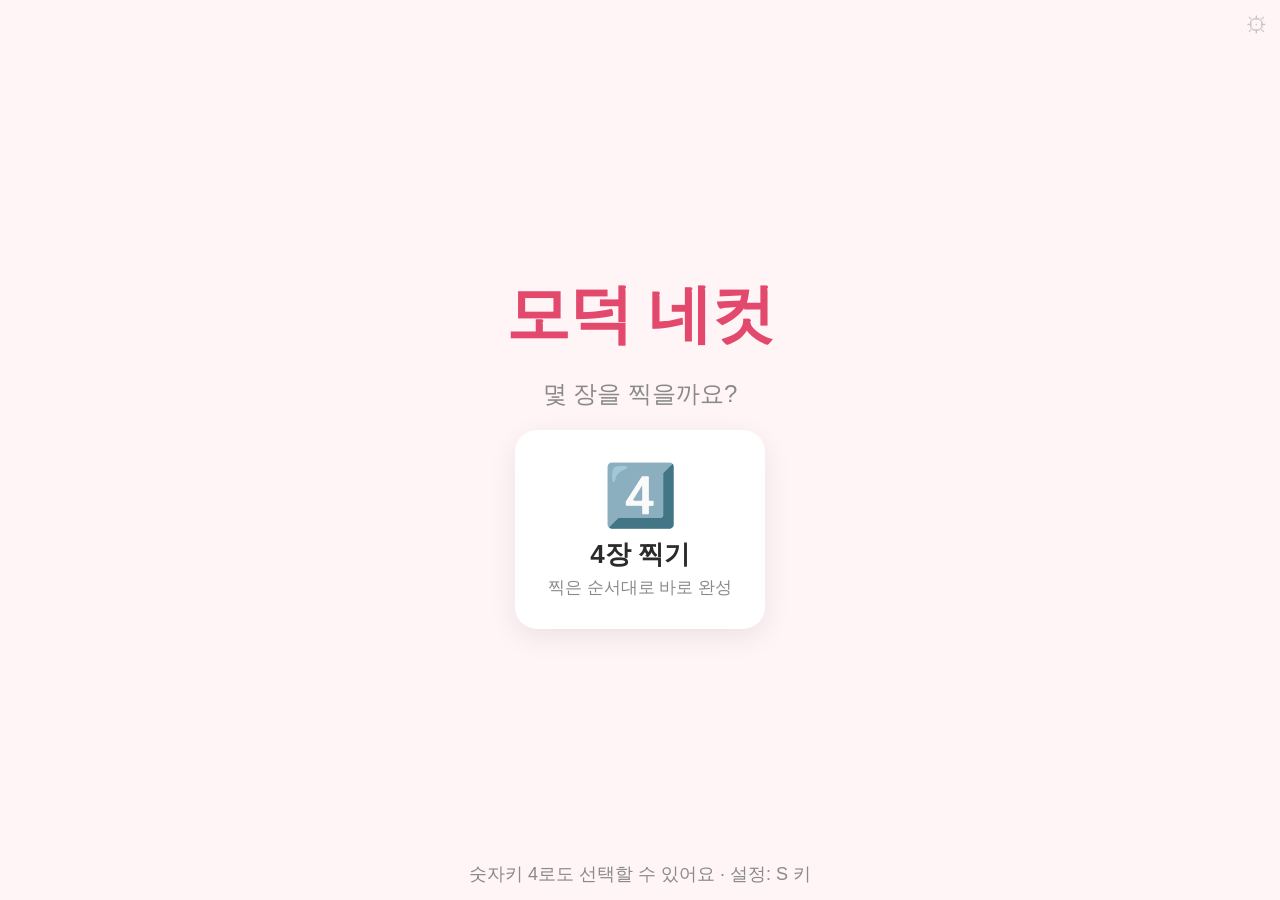
==== index.html @ d42c6160 "문구 글꼴 9종 추가 (총 13종, 모두 OFL 내장) Co-Authored-By: Claude Opus 5 <noreply@anthropic.com>" ====
<!DOCTYPE html>
<html lang="ko">
<head>
<meta charset="UTF-8">
<meta name="viewport" content="width=device-width, initial-scale=1.0">
<title>모덕 네컷</title>
<link rel="stylesheet" href="assets/fonts/fonts.css">
<script src="assets/characters/characters.js"></script>
<script src="assets/qr/qrcode.min.js"></script>
<style>
  :root {
    --bg: #fff5f7;
    --fg: #2b2b2b;
    --accent: #ff6b8b;
    --accent-dark: #e3496c;
    --card: #ffffff;
    --muted: #8a8a8a;
    --ratio: 0.775;
  }
  * { box-sizing: border-box; user-select: none; -webkit-user-select: none; }
  html, body { margin: 0; height: 100%; background: var(--bg); color: var(--fg);
    font-family: "Pretendard", "Malgun Gothic", "Apple SD Gothic Neo", sans-serif; overflow: hidden; }
  .screen { position: absolute; inset: 0; display: none; flex-direction: column; align-items: center; justify-content: center; gap: 20px; padding: 20px; }
  .screen.active { display: flex; }
  h1 { font-size: 64px; margin: 0; color: var(--accent-dark); letter-spacing: -1px; }
  h2 { font-size: 36px; margin: 0; }
  p.sub { font-size: 24px; color: var(--muted); margin: 0; }
  .btn { font-size: 30px; padding: 18px 44px; border: none; border-radius: 999px; background: var(--accent); color: #fff; cursor: pointer; box-shadow: 0 8px 24px rgba(255,107,139,.35); transition: transform .1s; }
  .btn:active { transform: scale(.96); }
  .btn:disabled { opacity: .4; cursor: default; }
  .btn.secondary { background: #fff; color: var(--accent-dark); border: 3px solid var(--accent); box-shadow: none; }
  .btn.small { font-size: 20px; padding: 10px 24px; }
  .row { display: flex; gap: 14px; flex-wrap: wrap; justify-content: center; }
  .hint { position: absolute; bottom: 14px; font-size: 18px; color: var(--muted); }

  /* 시작 화면 - 촬영 장수 선택 */
  .modes { display: flex; gap: 20px; flex-wrap: wrap; justify-content: center; }
  .mode { width: 250px; padding: 26px 18px; background: #fff; border-radius: 22px; box-shadow: 0 8px 28px rgba(0,0,0,.08); cursor: pointer; text-align: center; border: 4px solid transparent; transition: transform .1s; }
  .mode:hover { transform: translateY(-4px); }
  .mode:active { transform: scale(.97); }
  .mode .big { font-size: 60px; }
  .mode .name { font-size: 26px; font-weight: 700; margin-top: 6px; }
  .mode .desc { font-size: 17px; color: var(--muted); margin-top: 4px; }
  .mode.secret-mode { display: none; }
  body.secret-unlocked .mode.secret-mode { display: block; animation: revealMode .35s ease-out both; }
  @keyframes revealMode { from { opacity: 0; transform: translateY(12px) scale(.96); } }

  /* 프레임 선택 */
  .frames { display: flex; gap: 18px; flex-wrap: wrap; justify-content: center; max-width: 1500px; max-height: 64vh; overflow-y: auto; padding: 8px; }
  .frame-card { width: 150px; cursor: pointer; text-align: center; }
  .frame-card canvas { width: 150px; height: auto; border-radius: 8px; box-shadow: 0 4px 16px rgba(0,0,0,.15); border: 4px solid transparent; }
  .frame-card.selected canvas { border-color: var(--accent); }
  .frame-card div { margin-top: 6px; font-size: 18px; }

  /* 촬영 */
  #shoot { background: #111; color: #fff; flex-direction: row; gap: 24px; }
  .stage { position: relative; height: 92vh; aspect-ratio: var(--ratio); background: #000; border-radius: 16px; overflow: hidden; }
  video { width: 100%; height: 100%; object-fit: cover; }
  video.mirror { transform: scaleX(-1); }
  #count { position: absolute; inset: 0; display: flex; align-items: center; justify-content: center; font-size: 260px; font-weight: 800; color: #fff; text-shadow: 0 0 40px rgba(0,0,0,.8); pointer-events: none; }
  #flash { position: absolute; inset: 0; background: #fff; opacity: 0; pointer-events: none; }
  #flash.on { animation: flash .35s ease-out; }
  @keyframes flash { 0% { opacity: 1; } 100% { opacity: 0; } }
  #shotInfo { position: absolute; top: 16px; left: 24px; font-size: 32px; font-weight: 700; text-shadow: 0 2px 8px #000; }
  #shootNowBtn { position: absolute; bottom: 28px; left: 50%; transform: translateX(-50%); z-index: 5; }
  #shootNowBtn:active { transform: translateX(-50%) scale(.96); }
  .thumbs { display: flex; flex-direction: column; gap: 8px; justify-content: center; }
  .thumbs img { width: 110px; border-radius: 8px; border: 2px solid #fff; }

  /* 선택 */
  .pick-grid { display: grid; grid-template-columns: repeat(4, 1fr); gap: 14px; max-width: 900px; }
  .pick-grid.six { grid-template-columns: repeat(3, 1fr); max-width: 720px; }
  .pick { position: relative; cursor: pointer; border-radius: 12px; overflow: hidden; border: 5px solid transparent; }
  .pick img { width: 100%; display: block; }
  .pick.on { border-color: var(--accent); }
  .pick .num { position: absolute; top: 8px; left: 8px; width: 44px; height: 44px; border-radius: 50%; background: var(--accent); color: #fff; font-size: 26px; font-weight: 800; display: none; align-items: center; justify-content: center; }
  .pick.on .num { display: flex; }

  /* 스티커 꾸미기 */
  #deco { flex-direction: row; gap: 28px; align-items: stretch; justify-content: center; }
  .deco-left { display: flex; flex-direction: column; align-items: center; justify-content: center; gap: 12px; }
  #stickerCanvas { height: 82vh; width: auto; border-radius: 8px; box-shadow: 0 10px 40px rgba(0,0,0,.25); touch-action: none; cursor: grab; background: #fff; }
  .deco-tools { display: flex; gap: 8px; flex-wrap: wrap; justify-content: center; }
  .tool { font-size: 18px; padding: 8px 16px; border-radius: 999px; border: 2px solid #ddd; background: #fff; cursor: pointer; }
  .tool:active { transform: scale(.95); }
  .deco-right { width: 560px; display: flex; flex-direction: column; gap: 12px; justify-content: center; }
  .asset-heading { display: flex; align-items: end; justify-content: space-between; gap: 14px; }
  .asset-heading small { color: var(--muted); font-size: 15px; }
  .custom-asset { display: flex; gap: 8px; padding: 10px; background: rgba(255,255,255,.72); border: 1px solid rgba(227,73,108,.15); border-radius: 16px; }
  .custom-asset input { min-width: 0; flex: 1; border: 2px solid #eadde1; border-radius: 12px; padding: 10px 12px; font-size: 18px; outline: none; }
  .custom-asset input:focus { border-color: var(--accent); box-shadow: 0 0 0 4px rgba(255,107,139,.12); }
  .custom-asset button { border: 0; border-radius: 12px; padding: 0 18px; background: var(--fg); color: #fff; font-size: 17px; font-weight: 800; cursor: pointer; }
  .tabs { display: flex; gap: 8px; flex-wrap: wrap; }
  .tab { font-size: 18px; padding: 8px 16px; border-radius: 999px; border: 2px solid var(--accent); background: #fff; color: var(--accent-dark); cursor: pointer; }
  .tab.on { background: var(--accent); color: #fff; }
  .palette { display: grid; grid-template-columns: repeat(4, minmax(0, 1fr)); gap: 10px; background: rgba(255,255,255,.82); border: 1px solid rgba(227,73,108,.12); border-radius: 20px; padding: 14px; min-height: 260px; max-height: 48vh; overflow-y: auto; align-content: start; box-shadow: inset 0 1px 0 #fff, 0 14px 35px rgba(85,43,57,.07); }
  .stk { min-height: 76px; cursor: pointer; border-radius: 16px; padding: 9px; border: 1px solid #eee5e8; background: linear-gradient(145deg,#fff,#fff8fa); transition: transform .15s, box-shadow .15s, border-color .15s; display: flex; align-items: center; justify-content: center; text-align: center; position: relative; overflow: hidden; }
  .stk::after { content: '+'; position: absolute; right: 6px; bottom: 4px; width: 19px; height: 19px; border-radius: 50%; color: #fff; background: var(--accent); font: 800 15px/19px sans-serif; opacity: 0; transform: scale(.7); transition: .15s; }
  .stk:hover { transform: translateY(-3px) rotate(-1deg); border-color: var(--accent); box-shadow: 0 8px 18px rgba(227,73,108,.15); }
  .stk:hover::after { opacity: 1; transform: scale(1); }
  .stk.emoji { font-size: 38px; line-height: 1; text-shadow: 0 3px 0 #fff, 0 5px 12px rgba(0,0,0,.14); }
  .stk.label { grid-column: span 2; min-height: 58px; font-size: 17px; font-weight: 850; color: #fff; letter-spacing: -.35px; border: 4px solid #fff; box-shadow: inset 0 0 0 1px rgba(0,0,0,.06); }
  .angle-readout { min-width: 64px; text-align: center; font-size: 16px; font-weight: 800; color: var(--accent-dark); padding: 9px 10px; border-radius: 999px; background: #fff0f4; }
  .font-picker { display:flex; gap:10px; align-items:center; font-size:16px; }
  .font-picker select { flex:1; min-width:0; padding:9px; border:1px solid #eadde1; border-radius:10px; font-size:21px; background:white; }
  .stk.character { flex-direction:column; gap:4px; font-size:14px; color:#53404a; min-height:120px; }
  .stk.character img { width:100%; height:100px; object-fit:contain; }
  .stk:disabled { opacity:.45; cursor:wait; }
  #assetStatus { font-size:14px; color:#946477; margin:0; }
  .deco-timer { position: absolute; top: 16px; right: 22px; min-width: 104px; padding: 10px 16px; border-radius: 999px; background: rgba(43,43,43,.88); color: #fff; font-size: 18px; font-weight: 800; text-align: center; box-shadow: 0 7px 20px rgba(0,0,0,.18); }
  .deco-timer.urgent { background: #d9435f; animation: timerPulse .7s infinite alternate; }
  @keyframes timerPulse { to { transform: scale(1.06); } }

  /* 결과 */
  .result-main { display: flex; align-items: center; gap: 36px; }
  #resultImg { height: 58vh; border-radius: 8px; box-shadow: 0 10px 40px rgba(0,0,0,.25); }
  #qrBox { display: flex; flex-direction: column; align-items: center; gap: 10px; background: #fff; padding: 18px 22px; border-radius: 18px; box-shadow: 0 8px 28px rgba(0,0,0,.08); width: 260px; }
  #qrBox[hidden] { display: none; }
  .qr-title { font-size: 21px; font-weight: 700; color: var(--accent-dark); white-space: nowrap; }
  #qrImg { width: 200px; height: 200px; image-rendering: pixelated; background: #f3f3f3; border-radius: 8px; }
  #qrImg.loading { animation: qrPulse 1s infinite alternate; }
  @keyframes qrPulse { to { opacity: .35; } }
  #qrStatus { font-size: 16px; color: var(--muted); text-align: center; min-height: 22px; }
  #qrStatus.err { color: #d9435f; }
  #printing { font-size: 24px; color: var(--accent-dark); min-height: 30px; }
  #copyAsk { display: flex; flex-direction: column; align-items: center; gap: 12px; }
  #copyAsk[hidden] { display: none; }
  .copies .btn { font-size: 26px; padding: 14px 34px; }

  /* 설정 */
  #settings { position: absolute; inset: 0; background: rgba(0,0,0,.6); display: none; align-items: center; justify-content: center; z-index: 50; }
  #settings.open { display: flex; }
  .panel { background: #fff; padding: 28px; border-radius: 16px; width: 560px; max-height: 90vh; overflow: auto; font-size: 18px; }
  .panel label { display: flex; justify-content: space-between; align-items: center; gap: 12px; margin: 10px 0; }
  .panel input, .panel select { font-size: 18px; padding: 6px 10px; width: 300px; }
  .panel input[type=checkbox] { width: auto; transform: scale(1.5); }
  .gear { position: absolute; top: 12px; right: 12px; font-size: 22px; opacity: .25; cursor: pointer; z-index: 40; }

  /* 인쇄 전용 영역 — 인쇄 매수만큼 img 를 넣고, 한 장당 한 페이지로 출력 */
  #printArea { display: none; }
  @media print {
    html, body { overflow: visible; height: auto; background: #fff; }
    body > *:not(#printArea) { display: none !important; }
    #printArea { display: block; }
    #printArea img { width: 100mm; height: 148mm; display: block; break-after: page; page-break-after: always; }
    #printArea img:last-child { break-after: auto; page-break-after: auto; }
    @page { size: 100mm 148mm; margin: 0; }
  }
</style>
</head>
<body>

<div class="gear" onclick="openSettings()">⚙</div>

<!-- 1. 시작 + 촬영 장수 선택 -->
<section id="idle" class="screen active">
  <h1 id="titleText">모덕 네컷</h1>
  <p class="sub">몇 장을 찍을까요?</p>
  <div class="modes">
    <div class="mode" onclick="chooseMode(4)">
      <div class="big">4️⃣</div><div class="name">4장 찍기</div><div class="desc">찍은 순서대로 바로 완성</div>
    </div>
    <div class="mode secret-mode" onclick="chooseMode(6)">
      <div class="big">6️⃣</div><div class="name">6장 찍고 고르기</div><div class="desc">6장 중 마음에 드는 4장 선택</div>
    </div>
    <div class="mode secret-mode" onclick="chooseMode(8)">
      <div class="big">8️⃣</div><div class="name">8장 찍고 고르기</div><div class="desc">8장 중 마음에 드는 4장 선택</div>
    </div>
  </div>
  <div class="hint">숫자키 4로도 선택할 수 있어요 · 설정: S 키</div>
</section>

<!-- 2. 촬영 -->
<section id="shoot" class="screen">
  <div class="stage">
    <video id="video" autoplay playsinline muted></video>
    <div id="count"></div>
    <div id="flash"></div>
    <div id="shotInfo"></div>
    <button class="btn" id="shootNowBtn" onclick="shootNow()" hidden>📸 바로 찍기</button>
  </div>
  <div class="thumbs" id="thumbs"></div>
</section>

<!-- 3. 사진 선택 (6·8장 모드만) -->
<section id="pick" class="screen">
  <h2>마음에 드는 사진 4장을 순서대로 골라주세요</h2>
  <div class="pick-grid" id="pickGrid"></div>
  <div class="row">
    <button class="btn secondary small" onclick="startShoot()">다시 찍기</button>
    <button class="btn" id="pickDone" onclick="goFrame()" disabled>다음 (프레임 고르기) →</button>
  </div>
</section>

<!-- 4. 프레임 선택 -->
<section id="frame" class="screen">
  <h2>프레임을 골라주세요</h2>
  <div class="frames" id="frameList"></div>
  <div class="row">
    <button class="btn secondary small" onclick="startShoot()">← 다시 찍기</button>
    <button class="btn" onclick="goDeco()">다음 (꾸미기) →</button>
  </div>
</section>

<!-- 5. 스티커 꾸미기 -->
<section id="deco" class="screen">
  <div class="deco-timer" id="decoTimer">꾸미기 60초</div>
  <div class="deco-left">
    <canvas id="stickerCanvas" width="1181" height="1748"></canvas>
    <div class="deco-tools">
      <button class="tool" onclick="stkScale(1.2)">크게 ＋</button>
      <button class="tool" onclick="stkScale(1/1.2)">작게 －</button>
      <button class="tool" onclick="stkRotate(-15)" aria-label="왼쪽으로 회전">↶ 15°</button>
      <button class="tool" onclick="stkRotate(15)" aria-label="오른쪽으로 회전">15° ↷</button>
      <button class="tool" onclick="stkNextFont()">글꼴 바꾸기</button>
      <span class="angle-readout" id="angleReadout">선택 없음</span>
      <button class="tool" onclick="stkDelete()">지우기 ✕</button>
      <button class="tool" onclick="stkClear()">모두 지우기</button>
    </div>
  </div>
  <div class="deco-right">
    <div class="asset-heading"><h2>꾸미기 에셋</h2><small>누르면 사진에 추가돼요</small></div>
    <p class="sub">이동하고, 선택 테두리 위 손잡이를 드래그해 자유롭게 돌려보세요.</p>
    <div class="custom-asset">
      <input id="customStickerText" maxlength="24" placeholder="나만의 문구를 입력하세요" onkeydown="if(event.key==='Enter') addCustomText()">
      <button onclick="addCustomText()">문구 추가</button>
    </div>
    <div class="tabs" id="stickerTabs"></div>
    <label class="font-picker">문구 글꼴 <select id="fontSelect" onchange="setStickerFont(this.value)" aria-label="문구 글꼴"></select></label>
    <p id="assetStatus" role="status"></p>
    <div class="palette" id="stickerPalette"></div>
    <div class="row">
      <button class="btn secondary small" onclick="stkClear(); compose()">건너뛰기</button>
      <button class="btn" onclick="compose()">완성하기 →</button>
    </div>
  </div>
</section>

<!-- 6. 결과 / 인쇄 매수 선택 -->
<section id="result" class="screen">
  <div class="result-main">
    <img id="resultImg" alt="결과">
    <div id="qrBox" hidden>
      <div class="qr-title">📱 휴대폰으로 가져가기</div>
      <img id="qrImg" alt="QR 코드">
      <div id="qrStatus"></div>
    </div>
  </div>
  <div id="printing"></div>
  <div id="copyAsk">
    <p class="sub">🖨 몇 장 인쇄할까요?</p>
    <div class="row copies">
      <button class="btn" onclick="doPrint(1)">1장</button>
      <button class="btn" onclick="doPrint(2)">2장</button>
      <button class="btn" onclick="doPrint(3)">3장</button>
      <button class="btn" onclick="doPrint(4)">4장</button>
    </div>
  </div>
  <div class="row">
    <button class="btn secondary small" onclick="saveImage()">💾 저장</button>
    <button class="btn secondary small" id="nextTeamBtn" onclick="startShoot()">인쇄 없이 다시 찍기</button>
    <button class="btn secondary small" onclick="go('idle')">처음으로</button>
  </div>
  <div class="hint" id="autoBack"></div>
</section>

<!-- 설정 -->
<div id="settings">
  <div class="panel">
    <h3 style="margin-top:0">설정</h3>
    <label>카메라 <select id="camSelect"></select></label>
    <label>학교/행사 이름 <input id="setTitle"></label>
    <label>하단 문구 <input id="setFooter" placeholder="예: 2026 졸업을 축하해요"></label>
    <label>카운트다운(초) <input id="setCount" type="number" min="2" max="10"></label>
    <label>거울 모드 <input id="setMirror" type="checkbox"></label>
    <label>완성 후 자동 인쇄 <input id="setAutoPrint" type="checkbox"></label>
    <label>날짜 표시 <input id="setDate" type="checkbox"></label>
    <label>사용자 프레임 PNG<br><small>(1181×1748, 사진 자리는 투명)</small> <input id="setFramePng" type="file" accept="image/png"></label>
    <label>사용자 프레임 지우기 <button class="btn small secondary" onclick="clearCustomFrame()">지우기</button></label>
    <label>QR 업로드 주소<br><small>(Apps Script 웹앱 URL, qr-server/설치방법.md)</small> <input id="setQrUrl" placeholder="https://script.google.com/macros/s/…/exec"></label>
    <label>QR 연결 확인 <span><button class="btn small secondary" onclick="testQrUrl()">연결 확인</button> <span id="qrTestMsg"></span></span></label>
    <div class="row" style="margin-top:16px">
      <button class="btn small" onclick="saveSettings()">저장</button>
      <button class="btn small secondary" onclick="closeSettings()">닫기</button>
    </div>
  </div>
</div>

<div id="printArea"></div>

<script>
/* ============================================================
   규격 (캐논 SELPHY CP1500 엽서 100×148mm, 300dpi)
   - 인화지 1장 = 1181 × 1748 px
   - 세로형 사진 4장을 2×2 로 배치, 아래에 학교명/날짜 영역
   ============================================================ */
const W = 1181, H = 1748;
const BLEED = 24;                 // 셀피는 가장자리 약 1~2mm가 잘리므로 여유
const LAYOUT = {
  side: 44,            // 좌우 여백
  top: 46 + BLEED,     // 위 여백
  gap: 22,             // 사진 사이 간격
  photoH: 690,         // 사진 높이 (세로형)
};
LAYOUT.photoW = Math.floor((W - LAYOUT.side * 2 - LAYOUT.gap) / 2);   // 535
const PHOTO_RATIO = LAYOUT.photoW / LAYOUT.photoH;                    // ≈0.775 (세로형)
const FOOTER_TOP = LAYOUT.top + LAYOUT.photoH * 2 + LAYOUT.gap;       // 1472 → 아래 약 250px 여백
document.documentElement.style.setProperty('--ratio', PHOTO_RATIO);

// 사진 칸 위치 (0:좌상 1:우상 2:좌하 3:우하)
function cell(i) {
  const col = i % 2, row = Math.floor(i / 2);
  return { x: LAYOUT.side + col * (LAYOUT.photoW + LAYOUT.gap), y: LAYOUT.top + row * (LAYOUT.photoH + LAYOUT.gap), w: LAYOUT.photoW, h: LAYOUT.photoH };
}

/* ============================================================
   프레임 정의
   - bg: 배경색, text: 문구색
   - back(ctx): 사진 뒤에 그리는 배경 장식
   - front(ctx): 사진 위에 그리는 장식 (여백 부분만)
   ============================================================ */
const F = {  // 장식용 헬퍼
  dots(ctx, color, step, r) {
    ctx.fillStyle = color;
    for (let y = step / 2; y < H; y += step)
      for (let x = step / 2 + ((Math.floor(y / step) % 2) ? step / 2 : 0); x < W; x += step) {
        ctx.beginPath(); ctx.arc(x, y, r, 0, Math.PI * 2); ctx.fill();
      }
  },
  gingham(ctx, color, step) {
    ctx.fillStyle = color;
    for (let x = 0; x < W; x += step * 2) ctx.fillRect(x, 0, step, H);
    for (let y = 0; y < H; y += step * 2) ctx.fillRect(0, y, W, step);
  },
  stripes(ctx, colors, side) {   // 좌우 세로 무지개 줄
    const w = side / colors.length;
    colors.forEach((c, i) => {
      ctx.fillStyle = c;
      ctx.fillRect(i * w, 0, w, H);
      ctx.fillRect(W - side + i * w, 0, w, H);
    });
  },
  emojiRow(ctx, emojis, y, size, spread = 0.6) {
    ctx.font = `${size}px "Segoe UI Emoji", "Apple Color Emoji", sans-serif`;
    ctx.textAlign = 'center'; ctx.textBaseline = 'middle';
    const n = emojis.length, span = W * spread, start = (W - span) / 2;
    emojis.forEach((e, i) => ctx.fillText(e, start + (n === 1 ? span / 2 : span * i / (n - 1)), y));
    ctx.textBaseline = 'alphabetic';
  },
  corners(ctx, color, len, width) {
    ctx.strokeStyle = color; ctx.lineWidth = width;
    const m = BLEED + 12, X = m, Y = m, X2 = W - m, Y2 = H - m;
    [[X, Y, 1, 1], [X2, Y, -1, 1], [X, Y2, 1, -1], [X2, Y2, -1, -1]].forEach(([x, y, dx, dy]) => {
      ctx.beginPath(); ctx.moveTo(x, y + dy * len); ctx.lineTo(x, y); ctx.lineTo(x + dx * len, y); ctx.stroke();
    });
  },
  border(ctx, color, width) {
    ctx.strokeStyle = color; ctx.lineWidth = width;
    const m = BLEED + 8 + width / 2;
    ctx.strokeRect(m, m, W - m * 2, H - m * 2);
  },
  sprockets(ctx, color) {   // 필름 구멍 (좌우)
    ctx.fillStyle = color;
    for (let y = 30; y < H; y += 44) {
      ctx.fillRect(10, y, 18, 26);
      ctx.fillRect(W - 28, y, 18, 26);
    }
  },
  gradient(ctx, stops) {
    const g = ctx.createLinearGradient(0, 0, 0, H);
    stops.forEach(([p, c]) => g.addColorStop(p, c));
    ctx.fillStyle = g; ctx.fillRect(0, 0, W, H);
  },
  cloud(ctx, x, y, s) {
    ctx.fillStyle = 'rgba(255,255,255,.9)';
    [[0, 0, 1], [-0.9, 0.2, 0.7], [0.9, 0.2, 0.75], [-0.3, -0.5, 0.8], [0.4, -0.45, 0.7]].forEach(([dx, dy, r]) => {
      ctx.beginPath(); ctx.arc(x + dx * s, y + dy * s, r * s, 0, Math.PI * 2); ctx.fill();
    });
  },
  puzzle(ctx, x, y, s, color) {  // 퍼즐 조각 (장애인식 상징)
    ctx.fillStyle = color;
    ctx.beginPath();
    ctx.moveTo(x, y); ctx.lineTo(x + s * 0.35, y);
    ctx.arc(x + s * 0.5, y, s * 0.15, Math.PI, 0, true);
    ctx.lineTo(x + s, y); ctx.lineTo(x + s, y + s * 0.35);
    ctx.arc(x + s, y + s * 0.5, s * 0.15, -Math.PI / 2, Math.PI / 2, false);
    ctx.lineTo(x + s, y + s); ctx.lineTo(x, y + s); ctx.closePath(); ctx.fill();
  },
  stars(ctx, color, n, seed = 7) {   // 흩뿌린 작은 별
    ctx.fillStyle = color;
    let s = seed;
    const rnd = () => (s = (s * 9301 + 49297) % 233280) / 233280;
    for (let i = 0; i < n; i++) {
      const x = rnd() * W, y = rnd() * H, r = 6 + rnd() * 10;
      ctx.beginPath();
      for (let k = 0; k < 10; k++) {
        const a = Math.PI / 5 * k - Math.PI / 2, rr = k % 2 ? r * 0.45 : r;
        ctx.lineTo(x + Math.cos(a) * rr, y + Math.sin(a) * rr);
      }
      ctx.closePath(); ctx.fill();
    }
  },
};

const RAINBOW = ['#ff595e', '#ff924c', '#ffca3a', '#8ac926', '#1982c4', '#6a4c93'];
const FOOT_Y = FOOTER_TOP + 190;   // 하단 장식 이모지 기준선

const FRAMES = [
  { id: 'white', name: '화이트', bg: '#ffffff', text: '#333333' },
  { id: 'dotwhite', name: '화이트 도트', bg: '#ffffff', text: '#333333',
    back: c => F.dots(c, '#3a3a3a', 30, 3) },
  { id: 'black', name: '블랙', bg: '#111111', text: '#ffffff' },
  { id: 'film', name: '필름', bg: '#1a1a1a', text: '#f5e6a8',
    front: c => F.sprockets(c, '#f5e6a8') },
  { id: 'grad', name: '졸업', bg: '#1c2a4a', text: '#f4d27a',
    back: c => { F.stars(c, 'rgba(244,210,122,.35)', 40); F.border(c, '#f4d27a', 4); },
    front: c => F.emojiRow(c, ['🎓', '✨', '🎓'], FOOT_Y, 56, 0.5) },
  { id: 'enter', name: '입학', bg: '#ffe4ec', text: '#d24d72',
    back: c => F.dots(c, 'rgba(255,255,255,.8)', 56, 11),
    front: c => F.emojiRow(c, ['🌸', '🎒', '🌸'], FOOT_Y, 56, 0.5) },
  { id: 'together', name: '함께', bg: '#ffffff', text: '#2c7a5b',
    back: c => F.stripes(c, RAINBOW, 22),
    front: c => RAINBOW.forEach((col, i) => F.puzzle(c, W / 2 - 3 * 62 + i * 62 + 8, FOOT_Y - 20, 40, col)) },
  { id: 'sky', name: '하늘', bg: '#bfe3ff', text: '#2a5d9f',
    back: c => { F.gradient(c, [[0, '#8fd0ff'], [1, '#eaf6ff']]);
      F.cloud(c, 140, 40, 18); F.cloud(c, 1000, 60, 16); F.cloud(c, 260, FOOT_Y, 18); F.cloud(c, 930, FOOT_Y + 10, 16); } },
  { id: 'rainbow', name: '무지개', bg: '#ffffff', text: '#5a4a8a',
    back: c => F.gradient(c, [[0, '#ffd1dc'], [0.25, '#ffe8c8'], [0.5, '#fdfdc8'], [0.75, '#d3f5e2'], [1, '#d6e4ff']]) },
  { id: 'gingham', name: '체크', bg: '#ffffff', text: '#c94b4b',
    back: c => F.gingham(c, 'rgba(230,80,80,.28)', 24) },
  { id: 'dot', name: '노랑 도트', bg: '#fff1a8', text: '#7a5c00',
    back: c => F.dots(c, '#ffffff', 48, 10) },
  { id: 'mint', name: '민트', bg: '#d8f5e8', text: '#1f7a55',
    back: c => F.corners(c, '#1f7a55', 90, 5) },
  { id: 'xmas', name: '크리스마스', bg: '#1f5c3a', text: '#ffffff',
    back: c => F.dots(c, 'rgba(255,255,255,.35)', 64, 6),
    front: c => F.emojiRow(c, ['🎄', '⭐', '🎄'], FOOT_Y, 56, 0.5) },
];

/* ============================================================
   스티커 테마
   - ['e', 이모지]            : 이모지 스티커
   - ['t', 문구, 배경색]      : 말풍선형 문구 스티커
   ============================================================ */
const STICKER_THEMES = [
  { name: '졸업', items: [
    ['e', '🎓'], ['e', '📜'], ['e', '🎉'], ['e', '🏆'], ['e', '✨'], ['e', '🌟'], ['e', '💐'], ['e', '🎊'],
    ['t', '졸업 축하해!', '#1c2a4a'], ['t', 'GRADUATION', '#c9a227'], ['t', '꿈을 향해 GO!', '#e3496c'], ['t', '자랑스러운 졸업생', '#2c7a5b'], ['t', '6년 동안 수고했어', '#4a6fd9'],
  ] },
  { name: '입학', items: [
    ['e', '🌸'], ['e', '🎒'], ['e', '🌷'], ['e', '📚'], ['e', '🐣'], ['e', '🌱'], ['e', '🎈'], ['e', '🍀'],
    ['t', '입학을 축하해요', '#d24d72'], ['t', 'WELCOME!', '#ff924c'], ['t', '1학년이 되었어요', '#1982c4'], ['t', '설레는 첫날', '#8ac926'], ['t', '반가워 친구야', '#6a4c93'],
  ] },
  { name: '장애인식', items: [
    ['e', '🧩'], ['e', '🤝'], ['e', '💛'], ['e', '🌈'], ['e', '♿'], ['e', '🫶'], ['e', '🌻'], ['e', '🕊️'],
    ['t', '함께 가요', '#2c7a5b'], ['t', '다름은 특별함', '#6a4c93'], ['t', '모두가 소중해요', '#ff595e'], ['t', '틀린 게 아니라 다른 거야', '#1982c4'], ['t', '우리는 하나', '#ff924c'], ['t', '배려하는 마음', '#c9a227'],
  ] },
  { name: '학교', items: [
    ['e', '🏫'], ['e', '✏️'], ['e', '📏'], ['e', '🍎'], ['e', '🔔'], ['e', '📖'], ['e', '🧑‍🏫'], ['e', '⚽'],
    ['t', '모덕초 최고!', '#e3496c'], ['t', '우리 반 파이팅', '#1982c4'], ['t', '선생님 사랑해요', '#ff595e'], ['t', '운동회', '#8ac926'], ['t', '학예회', '#6a4c93'], ['t', '현장체험학습', '#ff924c'],
  ] },
  { name: '기본', items: [
    ['e', '💖'], ['e', '⭐'], ['e', '😍'], ['e', '😎'], ['e', '🥳'], ['e', '👑'], ['e', '🎀'], ['e', '🌙'], ['e', '🍀'], ['e', '🔥'], ['e', '💫'], ['e', '🐻'],
    ['t', 'BEST FRIENDS', '#e3496c'], ['t', '오늘 최고', '#1982c4'], ['t', 'LOVE', '#ff595e'], ['t', '행복해', '#ff924c'], ['t', 'HAPPY DAY', '#8ac926'],
  ] },
  { name: '계절', items: [
    ['e', '🌷'], ['e', '☀️'], ['e', '🍉'], ['e', '🍂'], ['e', '🍁'], ['e', '❄️'], ['e', '⛄'], ['e', '🎄'], ['e', '🎃'], ['e', '🌊'],
    ['t', '봄 소풍', '#ff6b8b'], ['t', '여름방학', '#1982c4'], ['t', '가을 운동회', '#ff924c'], ['t', '메리 크리스마스', '#1f5c3a'], ['t', '새해 복 많이', '#c9a227'],
  ] },
];

const DEFAULTS = {
  title: '모덕초등학교', footer: '', countdown: 6,
  mirror: true, autoPrint: false, showDate: true, camId: '', ver: 2,
  // Apps Script 웹앱 URL (qr-server/ 참고). 설정에서 바꿀 수 있고, 비우면 QR 기능 꺼짐
  qrUrl: 'https://script.google.com/macros/s/AKfycbxR9QIIfbfP4c2pakyOtAcaucuSNNj5D-hFw7sHzTRZ1PfTS1q_y8J2jkdAmOHiOdeZ/exec',
};
const DECO_SECONDS = 60;   // 꾸미기 제한 시간
/* localStorage 는 일부 환경에서 예외를 던지므로 안전하게 감쌈 */
const store = {
  get(k) { try { return localStorage.getItem(k); } catch (e) { return null; } },
  set(k, v) { try { localStorage.setItem(k, v); } catch (e) {} },
  del(k) { try { localStorage.removeItem(k); } catch (e) {} },
};
let S = Object.assign({}, DEFAULTS, JSON.parse(store.get('booth.settings') || '{}'));
if (!(S.ver >= 2)) { S.countdown = DEFAULTS.countdown; S.ver = 2; }   // 예전 저장값(3초) → 6초로 한 번만 갱신
if (!(S.ver >= 3)) { if (!S.qrUrl) S.qrUrl = DEFAULTS.qrUrl; S.ver = 3; }   // QR 주소가 비어 있던 저장값 → 기본 주소 채움
let customFrame = store.get('booth.customFrame');

var stream = null, shots = [], picked = [], shotCount = 4, selectedFrame = FRAMES[0], resultDataUrl = null, autoBackTimer = null, decoTimer = null;
var stickers = [], selStk = -1;
// scripts/build-assets.cjs 의 fonts 배열과 같은 순서
const STICKER_FONTS = [
  '"BoothJua", "Malgun Gothic", sans-serif',
  '"BoothKirang", "Malgun Gothic", sans-serif',
  '"BoothYeon", "Malgun Gothic", sans-serif',
  '"BoothPen", "Malgun Gothic", cursive',
  '"BoothGaegu", "Malgun Gothic", cursive',
  '"BoothDongle", "Malgun Gothic", sans-serif',
  '"BoothCute", "Malgun Gothic", sans-serif',
  '"BoothSingle", "Malgun Gothic", cursive',
  '"BoothBrush", "Malgun Gothic", cursive',
  '"BoothDoHyeon", "Malgun Gothic", sans-serif',
  '"BoothBlackHan", "Malgun Gothic", sans-serif',
  '"BoothBagel", "Malgun Gothic", sans-serif',
  '"BoothSongMyung", "Batang", serif',
];
const FONT_NAMES = [
  '주아체 · 동글동글', '기랑해랑체 · 장난스럽게', '연성체 · 따뜻하게', '나눔손글씨 펜 · 다이어리',
  '개구쟁이 · 삐뚤빼뚤 손글씨', '동글 · 말랑말랑', '큐트폰트 · 아기자기', '싱글데이 · 또박또박 손글씨',
  '나눔손글씨 붓 · 붓글씨', '도현체 · 굵고 또렷', '검은고딕 · 아주 굵게', '베이글팻 · 통통한 제목', '송명체 · 차분한 명조',
];
let currentFont = STICKER_FONTS[0];
const characterImages = new Map();
const characterAssets = window.BOOTH_CHARACTERS || [];
STICKER_THEMES.unshift({ name:'학교 캐릭터', items:characterAssets.map(a => ['i',a.id,a.label]) });
const fontReady = Promise.all(STICKER_FONTS.map(font => document.fonts.load(`400 32px ${font}`, '모덕학교귀여운글꼴')));
const characterReady = Promise.all(characterAssets.map(asset => new Promise(resolve => {
  const img = new Image();
  img.onload = () => { characterImages.set(asset.id,img); resolve(true); };
  img.onerror = () => resolve(false);
  img.src = asset.src;
})));
const assetsReady = Promise.allSettled([fontReady, characterReady]).then(results => {
  document.getElementById('assetStatus').textContent = results[0].status === 'rejected' ? '글꼴을 불러오지 못했어요. assets 폴더를 확인해주세요.' : characterImages.size !== characterAssets.length || !characterAssets.length ? '일부 캐릭터를 불러오지 못했어요. assets 폴더를 확인해주세요.' : '';
});
FONT_NAMES.forEach((name,i) => {
  const option = document.createElement('option'); option.value = STICKER_FONTS[i]; option.textContent = name;
  option.style.fontFamily = STICKER_FONTS[i]; document.getElementById('fontSelect').appendChild(option);
});

/* ---------- 화면 전환 ---------- */
function go(id) {
  document.querySelectorAll('.screen').forEach(s => s.classList.remove('active'));
  document.getElementById(id).classList.add('active');
  clearInterval(autoBackTimer);
  clearInterval(decoTimer); decoTimer = null;
  if (id !== 'shoot') { shootSeq++; if (stream) { stream.getTracks().forEach(t => t.stop()); stream = null; } }   // 촬영 도중 빠져나가면 촬영 루프·카메라 종료
  if (id === 'idle') { shots = []; picked = []; stickers = []; selStk = -1; }
  if (id === 'frame') renderFrames();
}
/* 흐름: 장수 선택 → 촬영 → (6·8장) 사진 선택 → 프레임 → 꾸미기 → 인쇄 → 다시 촬영 */
function chooseMode(n) { shotCount = n; startShoot(); }
function goFrame() { go('frame'); }

/* ---------- 카메라 ---------- */
async function openCamera() {
  if (stream) stream.getTracks().forEach(t => t.stop());
  const constraints = {
    audio: false,
    video: {
      deviceId: S.camId ? { exact: S.camId } : undefined,
      width: { ideal: 2592 }, height: { ideal: 1944 }, frameRate: { ideal: 30 },
    },
  };
  try {
    stream = await navigator.mediaDevices.getUserMedia(constraints);
  } catch (e) {
    stream = await navigator.mediaDevices.getUserMedia({ video: true, audio: false });
  }
  const v = document.getElementById('video');
  v.srcObject = stream;
  v.classList.toggle('mirror', S.mirror);
  await new Promise(r => v.onloadedmetadata = r);
}

async function listCameras() {
  const devs = await navigator.mediaDevices.enumerateDevices();
  const sel = document.getElementById('camSelect');
  sel.innerHTML = '';
  devs.filter(d => d.kind === 'videoinput').forEach(d => {
    const o = document.createElement('option');
    o.value = d.deviceId; o.textContent = d.label || '카메라';
    if (d.deviceId === S.camId) o.selected = true;
    sel.appendChild(o);
  });
}

/* ---------- 촬영 ---------- */
function beep(freq = 880, dur = 0.08) {
  try {
    const ac = beep.ac || (beep.ac = new (window.AudioContext || window.webkitAudioContext)());
    const o = ac.createOscillator(), g = ac.createGain();
    o.frequency.value = freq; o.connect(g); g.connect(ac.destination);
    g.gain.setValueAtTime(0.2, ac.currentTime);
    g.gain.exponentialRampToValueAtTime(0.001, ac.currentTime + dur);
    o.start(); o.stop(ac.currentTime + dur);
  } catch (e) {}
}
const sleep = ms => new Promise(r => setTimeout(r, ms));

// 웹캠(4:3 가로) 화면에서 세로형 비율로 중앙 크롭 — 미리보기(object-fit: cover)와 동일한 영역
function captureFrame() {
  const v = document.getElementById('video');
  const vw = v.videoWidth, vh = v.videoHeight;
  let cw = vw, ch = Math.round(vw / PHOTO_RATIO);
  if (ch > vh) { ch = vh; cw = Math.round(vh * PHOTO_RATIO); }
  const sx = (vw - cw) / 2, sy = (vh - ch) / 2;
  const c = document.createElement('canvas');
  c.width = cw; c.height = ch;
  const ctx = c.getContext('2d');
  if (S.mirror) { ctx.translate(cw, 0); ctx.scale(-1, 1); }
  ctx.drawImage(v, sx, sy, cw, ch, 0, 0, cw, ch);
  return c;
}

var shootSeq = 0, skipCountdown = false;
function shootNow() { skipCountdown = true; }   // "바로 찍기" — 남은 카운트다운을 건너뛰고 즉시 촬영

async function startShoot() {
  shots = []; picked = []; stickers = []; selStk = -1;
  go('shoot');
  const session = ++shootSeq;           // 촬영 도중 다른 화면으로 나가면 세션이 바뀌어 루프가 멈춤
  document.getElementById('thumbs').innerHTML = '';
  const count = document.getElementById('count');
  const info = document.getElementById('shotInfo');
  const nowBtn = document.getElementById('shootNowBtn');
  nowBtn.hidden = true;
  try { await openCamera(); } catch (e) { alert('카메라를 열 수 없어요: ' + e.message); go('idle'); return; }
  if (session !== shootSeq) return;
  await sleep(600);
  for (let i = 0; i < shotCount; i++) {
    if (session !== shootSeq) return;
    info.textContent = `${i + 1} / ${shotCount}`;
    skipCountdown = false; nowBtn.hidden = false;
    for (let n = S.countdown; n >= 1 && !skipCountdown; n--) {
      count.textContent = n; beep(n === 1 ? 1200 : 880);
      for (let t = 0; t < 10 && !skipCountdown; t++) await sleep(100);   // 0.1초 단위로 "바로 찍기" 확인
      if (session !== shootSeq) return;
    }
    nowBtn.hidden = true;
    count.textContent = '';
    const fl = document.getElementById('flash');
    fl.classList.remove('on'); void fl.offsetWidth; fl.classList.add('on');
    beep(1600, 0.15);
    const c = captureFrame();
    shots.push(c);
    const im = document.createElement('img'); im.src = c.toDataURL('image/jpeg', 0.7);
    document.getElementById('thumbs').appendChild(im);
    await sleep(900);
  }
  if (session !== shootSeq) return;
  info.textContent = '';
  if (stream) { stream.getTracks().forEach(t => t.stop()); stream = null; }
  if (shotCount === 4) { picked = [0, 1, 2, 3]; goFrame(); }   // 4장은 사진 선택 단계 없이 바로 프레임 선택
  else showPick();
}

/* ---------- 사진 선택 ---------- */
function showPick() {
  go('pick');
  const grid = document.getElementById('pickGrid');
  grid.classList.toggle('six', shots.length === 6);
  grid.innerHTML = '';
  shots.forEach((c, i) => {
    const d = document.createElement('div');
    d.className = 'pick';
    d.innerHTML = `<img src="${c.toDataURL('image/jpeg', 0.6)}"><div class="num"></div>`;
    d.onclick = () => togglePick(i);
    grid.appendChild(d);
  });
  updatePick();
}
function togglePick(i) {
  const idx = picked.indexOf(i);
  if (idx >= 0) picked.splice(idx, 1);
  else if (picked.length < 4) picked.push(i);
  updatePick();
}
function updatePick() {
  document.querySelectorAll('.pick').forEach((el, i) => {
    const idx = picked.indexOf(i);
    el.classList.toggle('on', idx >= 0);
    el.querySelector('.num').textContent = idx >= 0 ? idx + 1 : '';
  });
  document.getElementById('pickDone').disabled = picked.length !== 4;
}

/* ---------- 페이지 그리기 ---------- */
const MAX_STK_W = W - 80;   // 문구 스티커 최대 폭
function stickerBox(ctx, s) {     // 스티커의 폭/높이 (회전 전 기준)
  if (s.kind === 'i') {
    const img = characterImages.get(s.text), ratio = img ? img.naturalWidth / img.naturalHeight : 1;
    return { w: s.size * Math.min(ratio,1), h:s.size / Math.max(ratio,1), fs:s.size };
  }
  if (s.kind === 'e') return { w: s.size * 1.1, h: s.size * 1.1, fs: s.size };
  let fs = s.size * 0.42;
  ctx.font = `400 ${fs}px ${s.font || STICKER_FONTS[0]}`;
  let w = ctx.measureText(s.text).width + fs * 1.2;
  if (w > MAX_STK_W) { fs *= MAX_STK_W / w; ctx.font = `400 ${fs}px ${s.font || STICKER_FONTS[0]}`; w = ctx.measureText(s.text).width + fs * 1.2; }
  return { w, h: fs * 1.7, fs };
}
function drawSticker(ctx, s, highlight) {
  const b = stickerBox(ctx, s);
  ctx.save();
  ctx.translate(s.x, s.y);
  ctx.rotate(s.rot * Math.PI / 180);
  ctx.textAlign = 'center'; ctx.textBaseline = 'middle';
  if (s.kind === 'i') {
    const img = characterImages.get(s.text);
    if (img) ctx.drawImage(img, -b.w/2, -b.h/2, b.w, b.h);
  } else if (s.kind === 'e') {
    ctx.font = `${b.fs}px "Segoe UI Emoji", "Apple Color Emoji", "Noto Color Emoji", sans-serif`;
    ctx.shadowColor = 'rgba(0,0,0,.22)'; ctx.shadowBlur = b.fs * .08; ctx.shadowOffsetY = b.fs * .05;
    ctx.lineWidth = Math.max(5, b.fs * .055); ctx.strokeStyle = '#fff';
    ctx.strokeText(s.text, 0, 0);
    ctx.fillText(s.text, 0, 0);
    ctx.shadowColor = 'transparent';
  } else {
    ctx.font = `400 ${b.fs}px ${s.font || STICKER_FONTS[0]}`;
    ctx.fillStyle = s.bg;
    ctx.shadowColor = 'rgba(41,26,32,.20)'; ctx.shadowBlur = 14; ctx.shadowOffsetY = 7;
    ctx.beginPath();
    if (s.style === 'tape') ctx.roundRect(-b.w / 2, -b.h / 2, b.w, b.h, 12);
    else if (s.style === 'caption') ctx.roundRect(-b.w / 2, -b.h / 2, b.w, b.h, 5);
    else ctx.roundRect(-b.w / 2, -b.h / 2, b.w, b.h, b.h / 2);
    ctx.fill(); ctx.shadowColor = 'transparent';
    if (s.style === 'caption') { ctx.fillStyle = 'rgba(255,255,255,.32)'; ctx.fillRect(-b.w / 2, -b.h / 2, 12, b.h); }
    if (s.style === 'tape') {
      ctx.strokeStyle = 'rgba(255,255,255,.55)'; ctx.lineWidth = 3; ctx.setLineDash([12, 9]);
      ctx.strokeRect(-b.w / 2 + 9, -b.h / 2 + 9, b.w - 18, b.h - 18); ctx.setLineDash([]);
    }
    ctx.fillStyle = '#fff';
    ctx.fillText(s.text, 0, b.fs * 0.06);
  }
  if (highlight) {
    ctx.strokeStyle = '#ff6b8b'; ctx.lineWidth = 5; ctx.setLineDash([12, 10]);
    ctx.beginPath(); ctx.roundRect(-b.w / 2 - 10, -b.h / 2 - 10, b.w + 20, b.h + 20, 18); ctx.stroke();
    ctx.setLineDash([]); ctx.beginPath(); ctx.moveTo(0, -b.h / 2 - 10); ctx.lineTo(0, -b.h / 2 - 56); ctx.stroke();
    ctx.fillStyle = '#ff6b8b'; ctx.beginPath(); ctx.arc(0, -b.h / 2 - 64, 19, 0, Math.PI * 2); ctx.fill();
    ctx.fillStyle = '#fff'; ctx.font = '800 21px sans-serif'; ctx.fillText('↻', 0, -b.h / 2 - 63);
  }
  ctx.restore();
}
function stickerHit(ctx, s, px, py) {   // 회전을 고려한 사각형 판정
  const b = stickerBox(ctx, s);
  const a = -s.rot * Math.PI / 180, dx = px - s.x, dy = py - s.y;
  const lx = dx * Math.cos(a) - dy * Math.sin(a), ly = dx * Math.sin(a) + dy * Math.cos(a);
  return Math.abs(lx) <= b.w / 2 + 10 && Math.abs(ly) <= b.h / 2 + 10;
}
function rotationHandleHit(ctx, s, px, py) {
  const b = stickerBox(ctx, s), a = -s.rot * Math.PI / 180, dx = px - s.x, dy = py - s.y;
  const lx = dx * Math.cos(a) - dy * Math.sin(a), ly = dx * Math.sin(a) + dy * Math.cos(a);
  return Math.hypot(lx, ly + b.h / 2 + 64) <= 34;
}

function drawPage(ctx, frame, photos, opts = {}) {
  ctx.fillStyle = frame.bg;
  ctx.fillRect(0, 0, W, H);
  if (frame.back) frame.back(ctx);
  // 사진 4장 (2×2)
  photos.forEach((p, i) => {
    const c = cell(i);
    ctx.drawImage(p, c.x, c.y, c.w, c.h);
  });
  if (frame.img) ctx.drawImage(frame.img, 0, 0, W, H);
  if (frame.front) frame.front(ctx);
  // 하단 문구
  ctx.fillStyle = frame.text;
  ctx.textAlign = 'center'; ctx.textBaseline = 'alphabetic';
  ctx.font = '700 64px "Malgun Gothic", sans-serif';
  ctx.fillText(S.title, W / 2, FOOTER_TOP + 96);
  ctx.font = '400 34px "Malgun Gothic", sans-serif';
  const d = new Date();
  const dateStr = `${d.getFullYear()}.${String(d.getMonth() + 1).padStart(2, '0')}.${String(d.getDate()).padStart(2, '0')}`;
  const sub = [S.footer, S.showDate ? dateStr : ''].filter(Boolean).join('  ·  ');
  if (sub) ctx.fillText(sub, W / 2, FOOTER_TOP + 150);
  // 스티커
  if (opts.stickers) opts.stickers.forEach((s, i) => drawSticker(ctx, s, opts.highlight === i));
}

function makePageCanvas(frame, photos, opts) {
  const c = document.createElement('canvas');
  c.width = W; c.height = H;
  drawPage(c.getContext('2d'), frame, photos, opts);
  return c;
}

/* ---------- 스티커 꾸미기 화면 ---------- */
let decoTab = 0, dragging = null, rotating = null;
async function goDeco() {
  go('deco');
  document.getElementById('decoTimer').textContent = '준비 중';
  await assetsReady;
  if (!document.getElementById('deco').classList.contains('active')) return;
  renderStickerTabs();
  redrawDeco();
  startDecoTimer();
}
function startDecoTimer() {
  clearInterval(decoTimer);
  let left = DECO_SECONDS;
  const el = document.getElementById('decoTimer');
  const paint = () => { el.textContent = `꾸미기 ${left}초`; el.classList.toggle('urgent', left <= 10); };
  paint();
  decoTimer = setInterval(() => {
    left--; paint();
    if (left <= 0) { clearInterval(decoTimer); decoTimer = null; compose(); }
  }, 1000);
}
function renderStickerTabs() {
  const tabs = document.getElementById('stickerTabs');
  tabs.innerHTML = '';
  STICKER_THEMES.forEach((t, i) => {
    const b = document.createElement('button');
    b.className = 'tab' + (i === decoTab ? ' on' : '');
    b.textContent = t.name;
    b.onclick = () => { decoTab = i; renderStickerTabs(); };
    tabs.appendChild(b);
  });
  const pal = document.getElementById('stickerPalette');
  pal.innerHTML = '';
  STICKER_THEMES[decoTab].items.forEach(it => {
    const d = document.createElement('button'); d.type = 'button';
    if (it[0] === 'i') {
      d.className = 'stk character'; d.disabled = !characterImages.has(it[1]);
      const img = document.createElement('img'); img.src = characterAssets.find(a => a.id === it[1]).src; img.alt = it[2];
      const label = document.createElement('span'); label.textContent = it[2]; d.append(img,label);
    } else if (it[0] === 'e') { d.className = 'stk emoji'; d.textContent = it[1]; }
    else {
      d.className = 'stk label'; d.textContent = it[1]; d.style.background = it[2];
      d.style.borderRadius = ['999px', '12px', '5px'][STICKER_THEMES[decoTab].items.indexOf(it) % 3];
      d.style.fontFamily = currentFont; d.style.fontWeight = '400';
    }
    d.onclick = () => addSticker(it);
    pal.appendChild(d);
  });
}
function addSticker(it) {
  if (it[0] === 'i' && !characterImages.has(it[1])) return;
  // 사진 4칸에 번갈아 배치 (이모지는 모서리, 문구는 칸 아래쪽 가운데) → 이후 드래그로 이동
  const c = cell(stickers.length % 4);
  const isText = it[0] === 't';
  stickers.push({
    kind: it[0], text: it[1], bg: it[2] || '#e3496c',
    x: isText ? c.x + c.w / 2 : c.x + c.w * (stickers.length % 2 ? 0.82 : 0.18),
    y: c.y + c.h * (isText ? 0.88 : 0.84),
    size: isText ? 150 : it[0] === 'i' ? 310 : 140, rot: (Math.random() * 16 - 8) | 0,
    style: isText ? ['badge', 'tape', 'caption'][stickers.filter(s => s.kind === 't').length % 3] : 'cutout',
    font: currentFont,
  });
  selStk = stickers.length - 1;
  clampSticker(stickers[selStk]);
  redrawDeco();
}
function addCustomText() {
  const input = document.getElementById('customStickerText');
  const value = input.value.trim();
  if (!value) { input.focus(); return; }
  addSticker(['t', value, ['#e3496c', '#315b78', '#4e7a63', '#76528b'][stickers.length % 4]]);
  input.value = '';
}
// 스티커가 페이지 밖으로 나가지 않게 (셀피가 가장자리를 잘라내므로 BLEED 만큼 더 안쪽으로)
function clampSticker(s) {
  const b = stickerBox(document.getElementById('stickerCanvas').getContext('2d'), s);
  const hw = b.w / 2 + BLEED, hh = b.h / 2 + BLEED;
  s.x = Math.max(hw, Math.min(W - hw, s.x));
  s.y = Math.max(hh, Math.min(H - hh, s.y));
}
function redrawDeco() {
  const cv = document.getElementById('stickerCanvas');
  const photos = picked.map(i => shots[i]);
  drawPage(cv.getContext('2d'), selectedFrame, photos, { stickers, highlight: selStk });
  const angle = document.getElementById('angleReadout');
  if (angle) angle.textContent = selStk < 0 ? '선택 없음' : `${Math.round(((stickers[selStk].rot % 360) + 360) % 360)}°`;
  if (selStk >= 0 && stickers[selStk].kind === 't') document.getElementById('fontSelect').value = stickers[selStk].font;
}
function setStickerFont(font) {
  if (!STICKER_FONTS.includes(font)) return;
  currentFont = font;
  if (selStk >= 0 && stickers[selStk].kind === 't') { stickers[selStk].font = font; clampSticker(stickers[selStk]); }
  document.getElementById('fontSelect').style.fontFamily = font;
  renderStickerTabs(); redrawDeco();
}
function stkScale(f) { if (selStk >= 0) { stickers[selStk].size = Math.max(50, Math.min(500, stickers[selStk].size * f)); redrawDeco(); } }
function stkRotate(d) { if (selStk >= 0) { stickers[selStk].rot = (stickers[selStk].rot + d) % 360; redrawDeco(); } }
function stkNextFont() {
  if (selStk < 0 || stickers[selStk].kind !== 't') return;
  const s = stickers[selStk], i = STICKER_FONTS.indexOf(s.font);
  setStickerFont(STICKER_FONTS[(i + 1) % STICKER_FONTS.length]);
}
function stkDelete() { if (selStk >= 0) { stickers.splice(selStk, 1); selStk = -1; redrawDeco(); } }
function stkClear() { stickers = []; selStk = -1; redrawDeco(); }

(function setupDrag() {
  const cv = document.getElementById('stickerCanvas');
  const ctx = cv.getContext('2d');
  const pos = e => { const r = cv.getBoundingClientRect(); return { x: (e.clientX - r.left) * W / r.width, y: (e.clientY - r.top) * H / r.height }; };
  cv.addEventListener('pointerdown', e => {
    const p = pos(e);
    if (selStk >= 0 && rotationHandleHit(ctx, stickers[selStk], p.x, p.y)) {
      const s = stickers[selStk];
      rotating = { offset: s.rot - Math.atan2(p.y - s.y, p.x - s.x) * 180 / Math.PI };
      cv.setPointerCapture(e.pointerId); redrawDeco(); return;
    }
    let hit = -1;
    for (let i = stickers.length - 1; i >= 0; i--) {
      if (stickerHit(ctx, stickers[i], p.x, p.y)) { hit = i; break; }
    }
    selStk = hit;
    if (hit >= 0) { dragging = { dx: p.x - stickers[hit].x, dy: p.y - stickers[hit].y }; cv.setPointerCapture(e.pointerId); }
    redrawDeco();
  });
  cv.addEventListener('pointermove', e => {
    if (rotating && selStk >= 0) {
      const p = pos(e), s = stickers[selStk];
      s.rot = Math.atan2(p.y - s.y, p.x - s.x) * 180 / Math.PI + rotating.offset;
      redrawDeco(); return;
    }
    if (!dragging || selStk < 0) return;
    const p = pos(e);
    stickers[selStk].x = p.x - dragging.dx;
    stickers[selStk].y = p.y - dragging.dy;
    clampSticker(stickers[selStk]);
    redrawDeco();
  });
  const end = () => { dragging = null; rotating = null; };
  cv.addEventListener('pointerup', end); cv.addEventListener('pointercancel', end);
})();

/* ---------- 합성 ---------- */
function compose() {
  const photos = picked.map(i => shots[i]);
  const page = makePageCanvas(selectedFrame, photos, { stickers, highlight: -1 });
  resultDataUrl = page.toDataURL('image/jpeg', 0.95);
  document.getElementById('resultImg').src = resultDataUrl;
  document.getElementById('printing').textContent = '';
  document.getElementById('copyAsk').hidden = false;
  document.getElementById('nextTeamBtn').textContent = '인쇄 없이 다시 찍기';
  go('result');
  uploadForQr();   // 인터넷이 있으면 Drive 에 올리고 QR 표시 (실패해도 인쇄 흐름은 계속)
  if (S.autoPrint) { doPrint(1); return; }   // 자동 인쇄 설정이 켜져 있으면 묻지 않고 1장
  let left = 60;
  const hint = document.getElementById('autoBack');
  hint.textContent = `${left}초 후 처음 화면으로 돌아가요`;
  autoBackTimer = setInterval(() => {
    left--; hint.textContent = `${left}초 후 처음 화면으로 돌아가요`;
    if (left <= 0) { clearInterval(autoBackTimer); go('idle'); }
  }, 1000);
}

/* ---------- 인쇄 / 저장 ---------- */
function doPrint(copies = 1) {
  if (!resultDataUrl) return;
  copies = Math.max(1, Math.min(4, copies | 0));
  clearInterval(autoBackTimer);
  document.getElementById('copyAsk').hidden = true;
  // 매수만큼 페이지를 만들어 한 번의 인쇄 작업으로 보냄
  const area = document.getElementById('printArea');
  area.innerHTML = '';
  for (let i = 0; i < copies; i++) {
    const im = document.createElement('img'); im.src = resultDataUrl; im.alt = ''; area.appendChild(im);
  }
  const msg = document.getElementById('printing');
  msg.textContent = `🖨 ${copies}장 인쇄 중이에요… (약 ${copies}분 걸려요)`;
  document.getElementById('autoBack').textContent = '';
  setTimeout(() => window.print(), 150);
  setTimeout(() => { msg.textContent = `${copies}장 인쇄가 시작됐어요! 다음 친구 준비~`; }, 3000);
  // 인쇄를 보낸 뒤 촬영 화면(2번)으로 돌아가 다음 팀이 바로 찍을 수 있게 함
  // QR 이 켜져 있으면 휴대폰으로 찍을 시간을 주기 위해 더 길게 기다림 ("다음 친구" 버튼으로 바로 넘어갈 수도 있음)
  let left = S.qrUrl ? 30 : 8;
  document.getElementById('nextTeamBtn').textContent = '다음 친구 →';
  const hint = document.getElementById('autoBack');
  hint.textContent = `${left}초 후 다시 촬영을 시작해요`;
  autoBackTimer = setInterval(() => {
    left--; hint.textContent = `${left}초 후 다시 촬영을 시작해요`;
    if (left <= 0) { clearInterval(autoBackTimer); startShoot(); }
  }, 1000);
}

/* ---------- QR 전달 (Google Drive + Apps Script, qr-server/ 참고) ---------- */
let qrSeq = 0;
async function uploadForQr() {
  const box = document.getElementById('qrBox');
  if (!S.qrUrl) { box.hidden = true; return; }
  const seq = ++qrSeq;   // 다음 사진으로 넘어간 뒤 늦게 도착한 응답은 무시
  const img = document.getElementById('qrImg'), st = document.getElementById('qrStatus');
  box.hidden = false; img.src = ''; img.classList.add('loading'); st.className = ''; st.textContent = '사진을 올리는 중…';
  const ctrl = new AbortController();
  const timer = setTimeout(() => ctrl.abort(), 25000);
  try {
    const stamp = new Date().toISOString().replace(/[-:T]/g, '').slice(0, 14);
    const res = await fetch(S.qrUrl, {
      method: 'POST', signal: ctrl.signal,
      headers: { 'Content-Type': 'text/plain;charset=utf-8' },   // text/plain 이어야 브라우저가 사전 요청(preflight) 없이 보냄
      body: JSON.stringify({ image: resultDataUrl, name: `4cut_${stamp}` }),
    });
    const j = await res.json();
    if (!j.ok || !j.url) throw new Error(j.error || '응답에 주소가 없어요');
    if (seq !== qrSeq) return;
    img.src = makeQrDataUrl(j.url);
    img.classList.remove('loading');
    st.textContent = '카메라로 QR 을 찍으면 사진이 열려요';
  } catch (e) {
    if (seq !== qrSeq) return;
    img.classList.remove('loading');
    st.className = 'err';
    st.textContent = e.name === 'AbortError' ? '업로드 시간 초과 — 인쇄는 가능해요' : '업로드 실패 — 인쇄는 가능해요';
    console.warn('QR 업로드 실패', e);
  } finally { clearTimeout(timer); }
}
function makeQrDataUrl(text) {
  const q = qrcode(0, 'M');   // 0 = 크기 자동
  q.addData(text); q.make();
  return q.createDataURL(8, 2);   // 모듈 8px, 여백 2모듈
}
async function testQrUrl() {
  const url = document.getElementById('setQrUrl').value.trim();
  const msg = document.getElementById('qrTestMsg');
  if (!url) { msg.textContent = '주소를 먼저 입력하세요'; return; }
  msg.textContent = '확인 중…';
  try {
    const j = await (await fetch(url, { method: 'GET' })).json();
    msg.textContent = j.ok ? `연결 성공 (폴더: ${j.folder}, ${j.keepDays}일 보관)` : '응답이 이상해요: ' + JSON.stringify(j);
  } catch (e) { msg.textContent = '연결 실패 — 주소와 배포 설정(모든 사용자)을 확인하세요'; }
}
function saveImage() {
  if (!resultDataUrl) return;
  const a = document.createElement('a');
  const d = new Date();
  const stamp = d.toISOString().replace(/[-:T]/g, '').slice(0, 14);
  a.href = resultDataUrl; a.download = `4cut_${stamp}.jpg`; a.click();
}

/* ---------- 프레임 목록 ---------- */
function renderFrames() {
  const list = document.getElementById('frameList');
  list.innerHTML = '';
  const dummy = [];
  for (let i = 0; i < 4; i++) {
    const c = document.createElement('canvas'); c.width = 31; c.height = 40;
    const x = c.getContext('2d'); x.fillStyle = '#c9c9c9'; x.fillRect(0, 0, 31, 40); dummy.push(c);
  }
  const all = FRAMES.slice();
  if (customFrame) {
    const img = new Image(); img.src = customFrame;
    all.unshift({ id: 'custom', name: '나만의 프레임', bg: '#ffffff', text: '#333333', img });
  }
  if (!all.find(f => f.id === selectedFrame.id)) selectedFrame = all[0];
  all.forEach(f => {
    const card = document.createElement('div');
    card.className = 'frame-card' + (f.id === selectedFrame.id ? ' selected' : '');
    card.appendChild(makePageCanvas(f, dummy));
    const lab = document.createElement('div'); lab.textContent = f.name; card.appendChild(lab);
    card.onclick = () => { selectedFrame = f; renderFrames(); };
    list.appendChild(card);
  });
}

/* ---------- 설정 ---------- */
async function openSettings() {
  try { await navigator.mediaDevices.getUserMedia({ video: true }).then(s => s.getTracks().forEach(t => t.stop())); } catch (e) {}
  try { await listCameras(); } catch (e) {}
  document.getElementById('setTitle').value = S.title;
  document.getElementById('setFooter').value = S.footer;
  document.getElementById('setCount').value = S.countdown;
  document.getElementById('setMirror').checked = S.mirror;
  document.getElementById('setAutoPrint').checked = S.autoPrint;
  document.getElementById('setDate').checked = S.showDate;
  document.getElementById('setQrUrl').value = S.qrUrl;
  document.getElementById('qrTestMsg').textContent = '';
  document.getElementById('settings').classList.add('open');
}
function closeSettings() { document.getElementById('settings').classList.remove('open'); }
function saveSettings() {
  S.camId = document.getElementById('camSelect').value;
  S.title = document.getElementById('setTitle').value.trim() || DEFAULTS.title;
  S.footer = document.getElementById('setFooter').value.trim();
  S.countdown = Math.max(2, Math.min(10, +document.getElementById('setCount').value || DEFAULTS.countdown));
  S.mirror = document.getElementById('setMirror').checked;
  S.autoPrint = document.getElementById('setAutoPrint').checked;
  S.showDate = document.getElementById('setDate').checked;
  S.qrUrl = document.getElementById('setQrUrl').value.trim();
  store.set('booth.settings', JSON.stringify(S));
  applyTitle();
  closeSettings();
}
document.getElementById('setFramePng').addEventListener('change', e => {
  const f = e.target.files[0]; if (!f) return;
  const r = new FileReader();
  r.onload = () => { customFrame = r.result; store.set('booth.customFrame', customFrame); alert('프레임을 불러왔어요!'); };
  r.readAsDataURL(f);
});
function clearCustomFrame() { customFrame = null; store.del('booth.customFrame'); }
function applyTitle() { document.getElementById('titleText').textContent = S.title.replace('초등학교', '') + ' 네컷'; }

/* ---------- 키보드 ---------- */
let secretBuffer = '', secretUnlocked = false;
document.addEventListener('keydown', e => {
  if (e.isComposing || e.target.closest('input, textarea, select, [contenteditable="true"]')) return;
  if (document.getElementById('settings').classList.contains('open')) return;
  const cur = document.querySelector('.screen.active').id;
  if (cur === 'idle' && /^\d$/.test(e.key)) {
    secretBuffer = (secretBuffer + e.key).slice(-4);
    if (secretBuffer === '1234') {
      secretUnlocked = true; document.body.classList.add('secret-unlocked'); secretBuffer = ''; return;
    }
  }
  if (cur === 'idle' && e.key === '4') { chooseMode(4); return; }
  if (cur === 'idle' && secretUnlocked && ['6', '8'].includes(e.key)) { chooseMode(+e.key); return; }
  if (e.key === ' ' || e.key === 'Enter') {
    e.preventDefault();
    if (cur === 'idle') chooseMode(4);
    else if (cur === 'shoot') shootNow();
    else if (cur === 'pick' && picked.length === 4) goFrame();
    else if (cur === 'frame') goDeco();
    else if (cur === 'deco') compose();
    else if (cur === 'result' && !document.getElementById('copyAsk').hidden) doPrint(1);
  }
  if (cur === 'result' && /^[1-4]$/.test(e.key) && !document.getElementById('copyAsk').hidden) doPrint(+e.key);
  if (e.key === 'Delete' && cur === 'deco') stkDelete();
  if (e.key === 'Escape') go('idle');
  if (e.key.toLowerCase() === 's' && cur !== 'shoot') openSettings();
});

applyTitle();
</script>
</body>
</html>
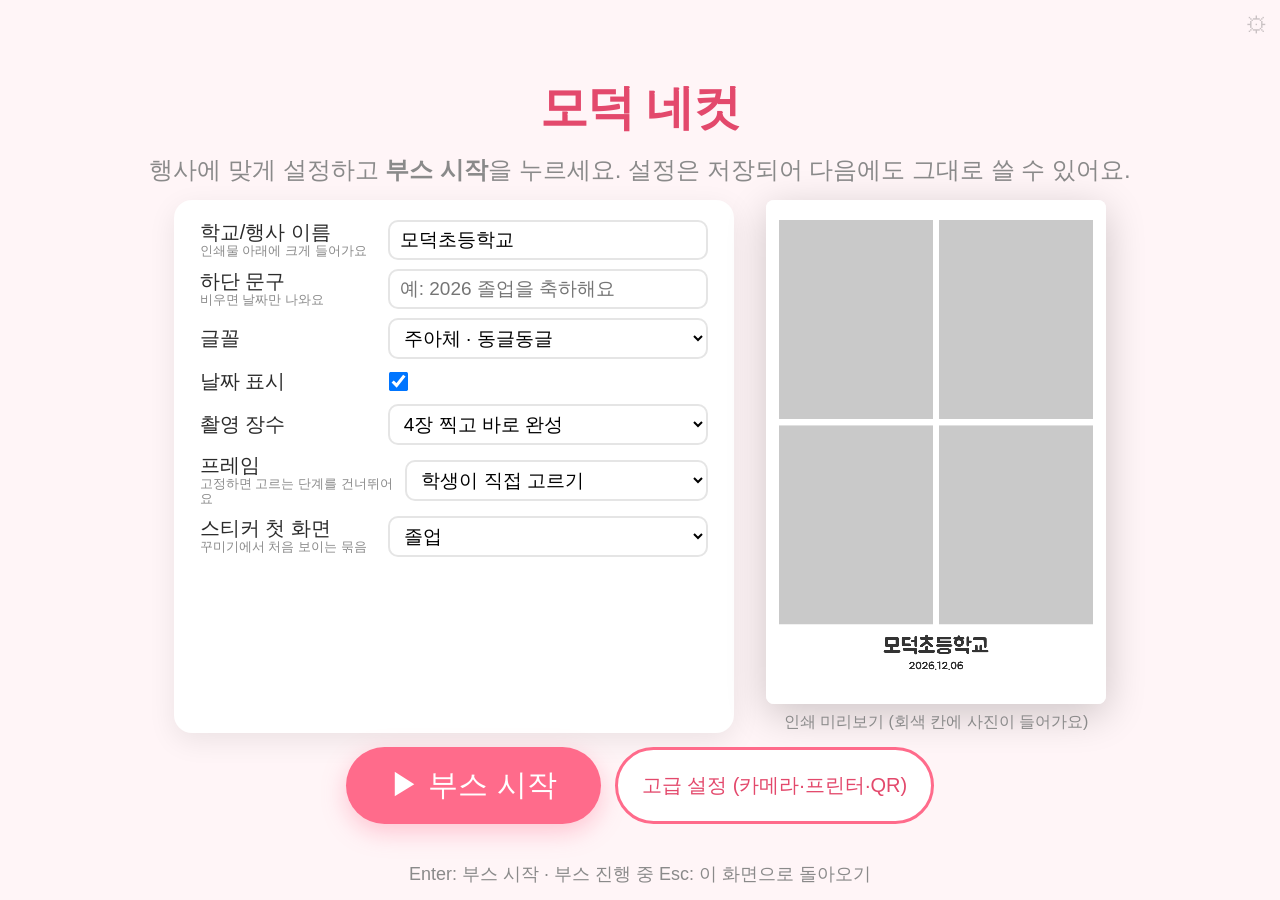
==== commit bb8a88a4: "첫 화면을 행사 세팅 화면으로 교체, 인쇄물 제목 글꼴 선택 - 세팅 화면: 학교/행사 이름·하단 문구·제목 글꼴(내장 13종, 기본 주아체)·날짜·촬영 장수·프레임 고정·스티커 " ====
--- a/index.html
+++ b/index.html
@@ -33,17 +33,20 @@
   .row { display: flex; gap: 14px; flex-wrap: wrap; justify-content: center; }
   .hint { position: absolute; bottom: 14px; font-size: 18px; color: var(--muted); }
 
-  /* 시작 화면 - 촬영 장수 선택 */
-  .modes { display: flex; gap: 20px; flex-wrap: wrap; justify-content: center; }
-  .mode { width: 250px; padding: 26px 18px; background: #fff; border-radius: 22px; box-shadow: 0 8px 28px rgba(0,0,0,.08); cursor: pointer; text-align: center; border: 4px solid transparent; transition: transform .1s; }
-  .mode:hover { transform: translateY(-4px); }
-  .mode:active { transform: scale(.97); }
-  .mode .big { font-size: 60px; }
-  .mode .name { font-size: 26px; font-weight: 700; margin-top: 6px; }
-  .mode .desc { font-size: 17px; color: var(--muted); margin-top: 4px; }
-  .mode.secret-mode { display: none; }
-  body.secret-unlocked .mode.secret-mode { display: block; animation: revealMode .35s ease-out both; }
-  @keyframes revealMode { from { opacity: 0; transform: translateY(12px) scale(.96); } }
+  /* 시작 화면 - 행사 세팅 */
+  #idle { gap: 14px; }
+  #idle h1 { font-size: 48px; }
+  .setup { display: flex; gap: 32px; align-items: stretch; justify-content: center; flex-wrap: wrap; }
+  .setup-form { display: flex; flex-direction: column; gap: 9px; width: 560px; background: #fff; padding: 20px 26px; border-radius: 18px; box-shadow: 0 8px 28px rgba(0,0,0,.08); }
+  .setup-form label { display: flex; justify-content: space-between; align-items: center; gap: 12px; font-size: 20px; }
+  .setup-form .lab { display: flex; flex-direction: column; line-height: 1.15; }
+  .setup-form .lab small { font-size: 13px; color: var(--muted); font-weight: 400; }
+  .setup-form input, .setup-form select { font-size: 19px; padding: 7px 10px; width: 320px; border: 2px solid #e5e5e5; border-radius: 10px; background: #fff; }
+  .setup-form input:focus, .setup-form select:focus { outline: none; border-color: var(--accent); }
+  .setup-form input[type=checkbox] { width: auto; transform: scale(1.5); margin-right: 12px; }
+  .setup-preview { display: flex; flex-direction: column; align-items: center; justify-content: center; gap: 8px; }
+  .setup-preview canvas { height: 56vh; width: auto; border-radius: 8px; box-shadow: 0 10px 40px rgba(0,0,0,.2); background: #fff; }
+  .setup-preview small { font-size: 16px; color: var(--muted); }
 
   /* 프레임 선택 */
   .frames { display: flex; gap: 18px; flex-wrap: wrap; justify-content: center; max-width: 1500px; max-height: 64vh; overflow-y: auto; padding: 8px; }
@@ -62,6 +65,8 @@
   #flash.on { animation: flash .35s ease-out; }
   @keyframes flash { 0% { opacity: 1; } 100% { opacity: 0; } }
   #shotInfo { position: absolute; top: 16px; left: 24px; font-size: 32px; font-weight: 700; text-shadow: 0 2px 8px #000; }
+  #camRes { position: absolute; top: 16px; right: 20px; font-size: 15px; opacity: .55; text-shadow: 0 1px 4px #000; }
+  #camRes.low { opacity: 1; color: #ffd166; font-weight: 700; }
   #shootNowBtn { position: absolute; bottom: 28px; left: 50%; transform: translateX(-50%); z-index: 5; }
   #shootNowBtn:active { transform: translateX(-50%) scale(.96); }
   .thumbs { display: flex; flex-direction: column; gap: 8px; justify-content: center; }
@@ -123,6 +128,10 @@
   #qrStatus { font-size: 16px; color: var(--muted); text-align: center; min-height: 22px; }
   #qrStatus.err { color: #d9435f; }
   #printing { font-size: 24px; color: var(--accent-dark); min-height: 30px; }
+  #saveMenu { padding: 10px 16px; background: #fff; border-radius: 16px; box-shadow: 0 6px 20px rgba(0,0,0,.12); }
+  #saveMenu[hidden] { display: none; }
+  #saveMenu .btn { line-height: 1.25; }
+  #saveMenu small { font-size: 13px; font-weight: 500; opacity: .8; }
   #copyAsk { display: flex; flex-direction: column; align-items: center; gap: 12px; }
   #copyAsk[hidden] { display: none; }
   .copies .btn { font-size: 26px; padding: 14px 34px; }
@@ -142,9 +151,8 @@
     html, body { overflow: visible; height: auto; background: #fff; }
     body > *:not(#printArea) { display: none !important; }
     #printArea { display: block; }
-    #printArea img { width: 100mm; height: 148mm; display: block; break-after: page; page-break-after: always; }
+    #printArea img { display: block; break-after: page; page-break-after: always; }   /* 크기는 applyPaper() 가 인화지 설정에 맞춰 넣음 */
     #printArea img:last-child { break-after: auto; page-break-after: auto; }
-    @page { size: 100mm 148mm; margin: 0; }
   }
 </style>
 </head>
@@ -152,22 +160,34 @@
 
 <div class="gear" onclick="openSettings()">⚙</div>
 
-<!-- 1. 시작 + 촬영 장수 선택 -->
+<!-- 1. 행사 세팅 (선생님 화면) → 부스 시작 후에는 촬영 ↔ 인쇄가 계속 반복됨 -->
 <section id="idle" class="screen active">
   <h1 id="titleText">모덕 네컷</h1>
-  <p class="sub">몇 장을 찍을까요?</p>
-  <div class="modes">
-    <div class="mode" onclick="chooseMode(4)">
-      <div class="big">4️⃣</div><div class="name">4장 찍기</div><div class="desc">찍은 순서대로 바로 완성</div>
+  <p class="sub">행사에 맞게 설정하고 <b>부스 시작</b>을 누르세요. 설정은 저장되어 다음에도 그대로 쓸 수 있어요.</p>
+  <div class="setup">
+    <div class="setup-form">
+      <label><span class="lab">학교/행사 이름<small>인쇄물 아래에 크게 들어가요</small></span> <input id="setupTitle" maxlength="30" oninput="setupChanged()"></label>
+      <label><span class="lab">하단 문구<small>비우면 날짜만 나와요</small></span> <input id="setupFooter" maxlength="40" placeholder="예: 2026 졸업을 축하해요" oninput="setupChanged()"></label>
+      <label>글꼴 <select id="setupFont" onchange="setupChanged()"></select></label>
+      <label>날짜 표시 <span style="width:320px"><input id="setupDate" type="checkbox" onchange="setupChanged()"></span></label>
+      <label>촬영 장수 <select id="setupShots" onchange="setupChanged()">
+        <option value="4">4장 찍고 바로 완성</option>
+        <option value="6">6장 찍고 4장 고르기</option>
+        <option value="8">8장 찍고 4장 고르기</option>
+      </select></label>
+      <label><span class="lab">프레임<small>고정하면 고르는 단계를 건너뛰어요</small></span> <select id="setupFrame" onchange="setupChanged()"></select></label>
+      <label><span class="lab">스티커 첫 화면<small>꾸미기에서 처음 보이는 묶음</small></span> <select id="setupTheme" onchange="setupChanged()"></select></label>
     </div>
-    <div class="mode secret-mode" onclick="chooseMode(6)">
-      <div class="big">6️⃣</div><div class="name">6장 찍고 고르기</div><div class="desc">6장 중 마음에 드는 4장 선택</div>
-    </div>
-    <div class="mode secret-mode" onclick="chooseMode(8)">
-      <div class="big">8️⃣</div><div class="name">8장 찍고 고르기</div><div class="desc">8장 중 마음에 드는 4장 선택</div>
+    <div class="setup-preview">
+      <canvas id="setupPreview" width="1181" height="1748"></canvas>
+      <small>인쇄 미리보기 (회색 칸에 사진이 들어가요)</small>
     </div>
   </div>
-  <div class="hint">숫자키 4로도 선택할 수 있어요 · 설정: S 키</div>
+  <div class="row">
+    <button class="btn" onclick="startBooth()">▶ 부스 시작</button>
+    <button class="btn secondary small" onclick="openSettings()">고급 설정 (카메라·프린터·QR)</button>
+  </div>
+  <div class="hint">Enter: 부스 시작 · 부스 진행 중 Esc: 이 화면으로 돌아오기</div>
 </section>
 
 <!-- 2. 촬영 -->
@@ -177,6 +197,7 @@
     <div id="count"></div>
     <div id="flash"></div>
     <div id="shotInfo"></div>
+    <div id="camRes"></div>
     <button class="btn" id="shootNowBtn" onclick="shootNow()" hidden>📸 바로 찍기</button>
   </div>
   <div class="thumbs" id="thumbs"></div>
@@ -257,9 +278,15 @@
     </div>
   </div>
   <div class="row">
-    <button class="btn secondary small" onclick="saveImage()">💾 저장</button>
+    <button class="btn secondary small" onclick="toggleSaveMenu()">💾 저장</button>
     <button class="btn secondary small" id="nextTeamBtn" onclick="startShoot()">인쇄 없이 다시 찍기</button>
-    <button class="btn secondary small" onclick="go('idle')">처음으로</button>
+    <button class="btn secondary small" onclick="go('idle')">행사 세팅으로</button>
+  </div>
+  <div id="saveMenu" class="row" hidden>
+    <span class="sub">어떤 프린터용으로 저장할까요?</span>
+    <button class="btn small" onclick="saveImage('selphy')">캐논 셀피용<br><small>100×148mm · 1181×1748</small></button>
+    <button class="btn small" onclick="saveImage('kodak')">코닥 4×6용<br><small>102×152mm · 1200×1800 (휴대폰 → 코닥 앱)</small></button>
+    <button class="btn secondary small" onclick="toggleSaveMenu(false)">취소</button>
   </div>
   <div class="hint" id="autoBack"></div>
 </section>
@@ -269,12 +296,14 @@
   <div class="panel">
     <h3 style="margin-top:0">설정</h3>
     <label>카메라 <select id="camSelect"></select></label>
-    <label>학교/행사 이름 <input id="setTitle"></label>
-    <label>하단 문구 <input id="setFooter" placeholder="예: 2026 졸업을 축하해요"></label>
+    <label>촬영 해상도 <span id="camResSetting" style="font-size:16px;color:#777">촬영을 한 번 하면 표시돼요</span></label>
     <label>카운트다운(초) <input id="setCount" type="number" min="2" max="10"></label>
     <label>거울 모드 <input id="setMirror" type="checkbox"></label>
     <label>완성 후 자동 인쇄 <input id="setAutoPrint" type="checkbox"></label>
-    <label>날짜 표시 <input id="setDate" type="checkbox"></label>
+    <label>인화지 <select id="setPaper">
+      <option value="selphy">캐논 셀피 100×148mm (KP 엽서)</option>
+      <option value="kodak46">4×6인치 102×152mm (PC 인쇄 되는 다이서브 프린터)</option>
+    </select></label>
     <label>사용자 프레임 PNG<br><small>(1181×1748, 사진 자리는 투명)</small> <input id="setFramePng" type="file" accept="image/png"></label>
     <label>사용자 프레임 지우기 <button class="btn small secondary" onclick="clearCustomFrame()">지우기</button></label>
     <label>QR 업로드 주소<br><small>(Apps Script 웹앱 URL, qr-server/설치방법.md)</small> <input id="setQrUrl" placeholder="https://script.google.com/macros/s/…/exec"></label>
@@ -471,7 +500,12 @@
 
 const DEFAULTS = {
   title: '모덕초등학교', footer: '', countdown: 6,
-  mirror: true, autoPrint: false, showDate: true, camId: '', ver: 2,
+  mirror: true, autoPrint: false, showDate: true, camId: '', paper: 'selphy', ver: 2,
+  // 행사 세팅 화면(첫 화면)에서 정하는 값
+  titleFont: 0,        // 인쇄물 학교/행사 이름 글꼴 (STICKER_FONTS 순서, 0 = 주아체)
+  shots: 4,            // 촬영 장수 4 / 6 / 8
+  frameId: '',         // 프레임 고정 ('' = 학생이 직접 고름)
+  decoTheme: '졸업',   // 꾸미기에서 처음 보이는 스티커 묶음
   // Apps Script 웹앱 URL (qr-server/ 참고). 설정에서 바꿀 수 있고, 비우면 QR 기능 꺼짐
   qrUrl: 'https://script.google.com/macros/s/AKfycbxR9QIIfbfP4c2pakyOtAcaucuSNNj5D-hFw7sHzTRZ1PfTS1q_y8J2jkdAmOHiOdeZ/exec',
 };
@@ -485,9 +519,20 @@
 let S = Object.assign({}, DEFAULTS, JSON.parse(store.get('booth.settings') || '{}'));
 if (!(S.ver >= 2)) { S.countdown = DEFAULTS.countdown; S.ver = 2; }   // 예전 저장값(3초) → 6초로 한 번만 갱신
 if (!(S.ver >= 3)) { if (!S.qrUrl) S.qrUrl = DEFAULTS.qrUrl; S.ver = 3; }   // QR 주소가 비어 있던 저장값 → 기본 주소 채움
+// 인화지 종류 — 캔버스(1181×1748, 100×148 비율)는 그대로 두고 인쇄 크기만 바꿈 (4×6 은 비율 차이 0.7% 라 티 안 남)
+const PAPERS = {
+  selphy:  { w: 100, h: 148, name: '캐논 셀피 100×148mm' },
+  kodak46: { w: 102, h: 152, name: '4×6인치 (102×152mm)' },
+};
+function applyPaper() {
+  const p = PAPERS[S.paper] || PAPERS.selphy;
+  let st = document.getElementById('paperStyle');
+  if (!st) { st = document.createElement('style'); st.id = 'paperStyle'; document.head.appendChild(st); }
+  st.textContent = `@media print { @page { size: ${p.w}mm ${p.h}mm; margin: 0; } #printArea img { width: ${p.w}mm; height: ${p.h}mm; } }`;
+}
 let customFrame = store.get('booth.customFrame');
 
-var stream = null, shots = [], picked = [], shotCount = 4, selectedFrame = FRAMES[0], resultDataUrl = null, autoBackTimer = null, decoTimer = null;
+var stream = null, shots = [], picked = [], shotCount = 4, selectedFrame = FRAMES[0], resultDataUrl = null, printDataUrl = null, autoBackTimer = null, decoTimer = null;
 var stickers = [], selStk = -1;
 // scripts/build-assets.cjs 의 fonts 배열과 같은 순서
 const STICKER_FONTS = [
@@ -511,6 +556,12 @@
   '나눔손글씨 붓 · 붓글씨', '도현체 · 굵고 또렷', '검은고딕 · 아주 굵게', '베이글팻 · 통통한 제목', '송명체 · 차분한 명조',
 ];
 let currentFont = STICKER_FONTS[0];
+// 글꼴마다 같은 px 여도 보이는 크기가 달라서 보정 (동글은 유난히 작음)
+const FONT_SCALE = { 5: 1.35 };
+function titleFontSpec(px) {
+  const i = STICKER_FONTS[S.titleFont] ? S.titleFont : 0;
+  return { font: STICKER_FONTS[i], px: Math.round(px * (FONT_SCALE[i] || 1)) };
+}
 const characterImages = new Map();
 const characterAssets = window.BOOTH_CHARACTERS || [];
 STICKER_THEMES.unshift({ name:'학교 캐릭터', items:characterAssets.map(a => ['i',a.id,a.label]) });
@@ -536,32 +587,118 @@
   clearInterval(autoBackTimer);
   clearInterval(decoTimer); decoTimer = null;
   if (id !== 'shoot') { shootSeq++; if (stream) { stream.getTracks().forEach(t => t.stop()); stream = null; } }   // 촬영 도중 빠져나가면 촬영 루프·카메라 종료
-  if (id === 'idle') { shots = []; picked = []; stickers = []; selStk = -1; }
+  if (id === 'idle') { shots = []; picked = []; stickers = []; selStk = -1; fillSetup(); renderSetupPreview(); }
   if (id === 'frame') renderFrames();
 }
-/* 흐름: 장수 선택 → 촬영 → (6·8장) 사진 선택 → 프레임 → 꾸미기 → 인쇄 → 다시 촬영 */
+/* 흐름: 행사 세팅(부스 시작) → 촬영 → (6·8장) 사진 선택 → 프레임(고정이면 건너뜀) → 꾸미기 → 인쇄 → 다시 촬영 … (Esc 로 세팅 화면) */
 function chooseMode(n) { shotCount = n; startShoot(); }
-function goFrame() { go('frame'); }
+async function goFrame() {
+  const fixed = frameById(S.frameId);
+  if (fixed) { selectedFrame = fixed; goDeco(); return; }   // 세팅에서 프레임을 고정했으면 고르는 단계 생략
+  await fontReady;   // 미리보기 카드의 학교 이름이 지정 글꼴로 나오도록
+  go('frame');
+}
+
+/* ---------- 행사 세팅 화면 (첫 화면) ---------- */
+let setupFilled = false;
+function fillSetup() {
+  const fontSel = document.getElementById('setupFont'), frameSel = document.getElementById('setupFrame'), themeSel = document.getElementById('setupTheme');
+  if (!setupFilled) {
+    setupFilled = true;
+    FONT_NAMES.forEach((name, i) => {
+      const o = document.createElement('option'); o.value = i; o.textContent = name; o.style.fontFamily = STICKER_FONTS[i]; fontSel.appendChild(o);
+    });
+    STICKER_THEMES.forEach(t => {
+      const o = document.createElement('option'); o.value = t.name; o.textContent = t.name; themeSel.appendChild(o);
+    });
+  }
+  frameSel.innerHTML = '';
+  const o0 = document.createElement('option'); o0.value = ''; o0.textContent = '학생이 직접 고르기'; frameSel.appendChild(o0);
+  allFrames().forEach(f => { const o = document.createElement('option'); o.value = f.id; o.textContent = f.name; frameSel.appendChild(o); });
+  document.getElementById('setupTitle').value = S.title;
+  document.getElementById('setupFooter').value = S.footer;
+  fontSel.value = STICKER_FONTS[S.titleFont] ? S.titleFont : 0;
+  document.getElementById('setupDate').checked = !!S.showDate;
+  document.getElementById('setupShots').value = [4, 6, 8].includes(S.shots) ? S.shots : 4;
+  frameSel.value = frameById(S.frameId) ? S.frameId : '';
+  themeSel.value = STICKER_THEMES.some(t => t.name === S.decoTheme) ? S.decoTheme : STICKER_THEMES[0].name;
+}
+function readSetup() {
+  S.title = document.getElementById('setupTitle').value.trim() || DEFAULTS.title;
+  S.footer = document.getElementById('setupFooter').value.trim();
+  const fi = +document.getElementById('setupFont').value; S.titleFont = STICKER_FONTS[fi] ? fi : 0;
+  S.showDate = !!document.getElementById('setupDate').checked;
+  const n = +document.getElementById('setupShots').value; S.shots = [4, 6, 8].includes(n) ? n : 4;
+  S.frameId = document.getElementById('setupFrame').value || '';
+  S.decoTheme = document.getElementById('setupTheme').value || STICKER_THEMES[0].name;
+}
+function setupChanged() {   // 바꿀 때마다 바로 저장 → 다음 행사 때도 그대로
+  readSetup();
+  store.set('booth.settings', JSON.stringify(S));
+  applyTitle();
+  renderSetupPreview();
+}
+let dummyPhotoCache = null;
+function dummyPhotos() {   // 미리보기용 회색 사진 4장
+  if (dummyPhotoCache) return dummyPhotoCache;
+  dummyPhotoCache = [];
+  for (let i = 0; i < 4; i++) {
+    const c = document.createElement('canvas'); c.width = 31; c.height = 40;
+    const x = c.getContext('2d'); x.fillStyle = '#c9c9c9'; x.fillRect(0, 0, 31, 40); dummyPhotoCache.push(c);
+  }
+  return dummyPhotoCache;
+}
+function renderSetupPreview() {
+  const cv = document.getElementById('setupPreview');
+  const frame = frameById(S.frameId) || selectedFrame || FRAMES[0];
+  drawPage(cv.getContext('2d'), frame, dummyPhotos(), {});
+}
+function startBooth() {
+  readSetup();
+  store.set('booth.settings', JSON.stringify(S));
+  applyTitle();
+  chooseMode(S.shots);
+}
+fontReady.then(() => { if (document.getElementById('idle').classList.contains('active')) renderSetupPreview(); });
 
 /* ---------- 카메라 ---------- */
 async function openCamera() {
   if (stream) stream.getTracks().forEach(t => t.stop());
-  const constraints = {
-    audio: false,
-    video: {
-      deviceId: S.camId ? { exact: S.camId } : undefined,
-      width: { ideal: 2592 }, height: { ideal: 1944 }, frameRate: { ideal: 30 },
-    },
-  };
+  // 카메라가 낼 수 있는 가장 큰 해상도를 요청 (ideal 이라 지원하는 것 중 가장 가까운 걸로 열림)
+  const hi = { width: { ideal: 4096 }, height: { ideal: 3072 }, frameRate: { ideal: 30 } };
   try {
-    stream = await navigator.mediaDevices.getUserMedia(constraints);
+    stream = await navigator.mediaDevices.getUserMedia({ audio: false, video: { deviceId: S.camId ? { exact: S.camId } : undefined, ...hi } });
   } catch (e) {
-    stream = await navigator.mediaDevices.getUserMedia({ video: true, audio: false });
+    // 저장해 둔 카메라를 못 찾으면(카메라 바꿔 꽂음 등) 아무 카메라나 — 단, 해상도 요청은 그대로 유지
+    // (예전엔 여기서 { video: true } 로 열어 640×480 저화질로 찍히는 문제가 있었음)
+    try { stream = await navigator.mediaDevices.getUserMedia({ audio: false, video: hi }); }
+    catch (e2) { stream = await navigator.mediaDevices.getUserMedia({ audio: false, video: true }); }
   }
+  const track = stream.getVideoTracks()[0];
+  // 열린 뒤에도 카메라가 더 큰 해상도를 지원하면 그쪽으로 올림
+  try {
+    const cap = track.getCapabilities ? track.getCapabilities() : null;
+    const st = track.getSettings();
+    if (cap && cap.width && cap.height && (cap.width.max > st.width || cap.height.max > st.height))
+      await track.applyConstraints({ width: { ideal: cap.width.max }, height: { ideal: cap.height.max }, frameRate: { ideal: 30 } });
+  } catch (e) {}
   const v = document.getElementById('video');
   v.srcObject = stream;
   v.classList.toggle('mirror', S.mirror);
   await new Promise(r => v.onloadedmetadata = r);
+  showCamRes(v.videoWidth, v.videoHeight);
+}
+
+// 실제로 찍히는 해상도를 촬영 화면 구석과 설정 창에 표시 (사진 한 칸이 535×690px 라 세로 960px 은 돼야 선명함)
+var camRes = null;
+function showCamRes(w, h) {
+  camRes = { w, h };
+  const low = h < 960;
+  const txt = `${w}×${h}` + (low ? ' ⚠ 저화질 — 카메라/USB 연결을 확인하세요' : '');
+  const el = document.getElementById('camRes');
+  el.textContent = txt; el.classList.toggle('low', low);
+  const s = document.getElementById('camResSetting'); if (s) s.textContent = txt;
+  console.log('camera resolution', w, h);
 }
 
 async function listCameras() {
@@ -590,6 +727,7 @@
 const sleep = ms => new Promise(r => setTimeout(r, ms));
 
 // 웹캠(4:3 가로) 화면에서 세로형 비율로 중앙 크롭 — 미리보기(object-fit: cover)와 동일한 영역
+// 바로 사진 칸 크기(535×690)로 줄여서 저장 → 합성 때 다시 크기를 바꾸지 않아 또렷하고, 꾸미기 화면도 가벼움
 function captureFrame() {
   const v = document.getElementById('video');
   const vw = v.videoWidth, vh = v.videoHeight;
@@ -597,11 +735,33 @@
   if (ch > vh) { ch = vh; cw = Math.round(vh * PHOTO_RATIO); }
   const sx = (vw - cw) / 2, sy = (vh - ch) / 2;
   const c = document.createElement('canvas');
-  c.width = cw; c.height = ch;
+  c.width = LAYOUT.photoW; c.height = LAYOUT.photoH;
   const ctx = c.getContext('2d');
-  if (S.mirror) { ctx.translate(cw, 0); ctx.scale(-1, 1); }
-  ctx.drawImage(v, sx, sy, cw, ch, 0, 0, cw, ch);
+  ctx.imageSmoothingQuality = 'high';
+  if (S.mirror) { ctx.translate(c.width, 0); ctx.scale(-1, 1); }
+  ctx.drawImage(v, sx, sy, cw, ch, 0, 0, c.width, c.height);
+  sharpen(ctx, c.width, c.height, SHARPEN);
   return c;
+}
+
+// 웹캠은 어두우면 노이즈를 지우느라 얼굴을 뭉개 놓음 → 줄인 뒤 윤곽을 되살림 (언샤프 마스크: 원본 + amount × (원본 − 흐림))
+const SHARPEN = 0.6;   // 0 이면 끔. 0.4~0.8 정도가 자연스러움
+function sharpen(ctx, w, h, amount) {
+  if (!amount) return;
+  const img = ctx.getImageData(0, 0, w, h), src = img.data, out = new Uint8ClampedArray(src);
+  const W4 = w * 4;
+  for (let y = 1; y < h - 1; y++) {
+    for (let x = 1; x < w - 1; x++) {
+      const i = y * W4 + x * 4;
+      for (let k = 0; k < 3; k++) {
+        const j = i + k;
+        const blur = (src[j - W4 - 4] + src[j - W4] + src[j - W4 + 4] + src[j - 4] + src[j] + src[j + 4] + src[j + W4 - 4] + src[j + W4] + src[j + W4 + 4]) / 9;
+        out[j] = src[j] + amount * (src[j] - blur);
+      }
+    }
+  }
+  img.data.set(out);
+  ctx.putImageData(img, 0, 0);
 }
 
 var shootSeq = 0, skipCountdown = false;
@@ -616,7 +776,18 @@
   const info = document.getElementById('shotInfo');
   const nowBtn = document.getElementById('shootNowBtn');
   nowBtn.hidden = true;
-  try { await openCamera(); } catch (e) { alert('카메라를 열 수 없어요: ' + e.message); go('idle'); return; }
+  try { await openCamera(); }
+  catch (e) {
+    // 다른 프로그램(다른 크롬 창의 같은 앱, Logi Tune, 카메라 앱, Zoom 등)이 카메라를 잡고 있으면 "Device in use"(NotReadableError)
+    const busy = e.name === 'NotReadableError' || /in use|could not start/i.test(e.message);
+    const msg = busy
+      ? '다른 프로그램이 카메라를 쓰고 있어요.\n\n다른 크롬 창에 열린 "모덕 네컷" 탭, Logi Tune, 카메라 앱, Zoom 등을 모두 닫은 뒤 [확인]을 누르면 다시 시도해요.'
+      : e.name === 'NotAllowedError' ? '카메라 사용이 허용되지 않았어요.\n\n크롬 주소창의 카메라 아이콘에서 허용해 주세요. [확인]을 누르면 다시 시도해요.'
+      : '카메라를 열 수 없어요: ' + e.message + '\n\n카메라 연결(USB)을 확인한 뒤 [확인]을 누르면 다시 시도해요.';
+    if (!confirm(msg + '\n\n(취소: 처음 화면으로)')) { go('idle'); return; }
+    if (session !== shootSeq) return;
+    startShoot(); return;
+  }
   if (session !== shootSeq) return;
   await sleep(600);
   for (let i = 0; i < shotCount; i++) {
@@ -758,13 +929,18 @@
   // 하단 문구
   ctx.fillStyle = frame.text;
   ctx.textAlign = 'center'; ctx.textBaseline = 'alphabetic';
-  ctx.font = '700 64px "Malgun Gothic", sans-serif';
-  ctx.fillText(S.title, W / 2, FOOTER_TOP + 96);
-  ctx.font = '400 34px "Malgun Gothic", sans-serif';
+  const tf = titleFontSpec(76);
+  ctx.font = `400 ${tf.px}px ${tf.font}`;
+  const maxTitleW = W - 140;   // 긴 행사 이름은 폭에 맞춰 줄임
+  const tw = ctx.measureText(S.title).width;
+  if (tw > maxTitleW) ctx.font = `400 ${Math.floor(tf.px * maxTitleW / tw)}px ${tf.font}`;
+  ctx.fillText(S.title, W / 2, FOOTER_TOP + 100);
+  const sf = titleFontSpec(38);
+  ctx.font = `400 ${sf.px}px ${sf.font}`;
   const d = new Date();
   const dateStr = `${d.getFullYear()}.${String(d.getMonth() + 1).padStart(2, '0')}.${String(d.getDate()).padStart(2, '0')}`;
   const sub = [S.footer, S.showDate ? dateStr : ''].filter(Boolean).join('  ·  ');
-  if (sub) ctx.fillText(sub, W / 2, FOOTER_TOP + 150);
+  if (sub) ctx.fillText(sub, W / 2, FOOTER_TOP + 156);
   // 스티커
   if (opts.stickers) opts.stickers.forEach((s, i) => drawSticker(ctx, s, opts.highlight === i));
 }
@@ -772,7 +948,9 @@
 function makePageCanvas(frame, photos, opts) {
   const c = document.createElement('canvas');
   c.width = W; c.height = H;
-  drawPage(c.getContext('2d'), frame, photos, opts);
+  const ctx = c.getContext('2d');
+  ctx.imageSmoothingQuality = 'high';   // 큰 사진을 칸 크기로 줄일 때 계단 현상 없이 부드럽게
+  drawPage(ctx, frame, photos, opts);
   return c;
 }
 
@@ -781,6 +959,8 @@
 async function goDeco() {
   go('deco');
   document.getElementById('decoTimer').textContent = '준비 중';
+  const ti = STICKER_THEMES.findIndex(t => t.name === S.decoTheme);
+  decoTab = ti >= 0 ? ti : 0;   // 팀마다 세팅한 묶음(예: 졸업)부터 보이게
   await assetsReady;
   if (!document.getElementById('deco').classList.contains('active')) return;
   renderStickerTabs();
@@ -922,10 +1102,12 @@
 function compose() {
   const photos = picked.map(i => shots[i]);
   const page = makePageCanvas(selectedFrame, photos, { stickers, highlight: -1 });
-  resultDataUrl = page.toDataURL('image/jpeg', 0.95);
+  resultDataUrl = page.toDataURL('image/jpeg', 0.95);   // 저장·QR 업로드용 (용량 절약)
+  printDataUrl = page.toDataURL('image/png');            // 인쇄용은 압축 손실 없는 PNG
   document.getElementById('resultImg').src = resultDataUrl;
   document.getElementById('printing').textContent = '';
   document.getElementById('copyAsk').hidden = false;
+  toggleSaveMenu(false);
   document.getElementById('nextTeamBtn').textContent = '인쇄 없이 다시 찍기';
   go('result');
   uploadForQr();   // 인터넷이 있으면 Drive 에 올리고 QR 표시 (실패해도 인쇄 흐름은 계속)
@@ -949,7 +1131,7 @@
   const area = document.getElementById('printArea');
   area.innerHTML = '';
   for (let i = 0; i < copies; i++) {
-    const im = document.createElement('img'); im.src = resultDataUrl; im.alt = ''; area.appendChild(im);
+    const im = document.createElement('img'); im.src = printDataUrl || resultDataUrl; im.alt = ''; area.appendChild(im);
   }
   const msg = document.getElementById('printing');
   msg.textContent = `🖨 ${copies}장 인쇄 중이에요… (약 ${copies}분 걸려요)`;
@@ -1014,28 +1196,53 @@
     msg.textContent = j.ok ? `연결 성공 (폴더: ${j.folder}, ${j.keepDays}일 보관)` : '응답이 이상해요: ' + JSON.stringify(j);
   } catch (e) { msg.textContent = '연결 실패 — 주소와 배포 설정(모든 사용자)을 확인하세요'; }
 }
-function saveImage() {
+function toggleSaveMenu(show) {
+  const m = document.getElementById('saveMenu');
+  m.hidden = show === undefined ? !m.hidden : !show;
+}
+// 코닥 PD460 같은 4×6인치(2:3) 프린터용 — PC 인쇄가 안 되는 기종은 이 파일을 휴대폰으로 옮겨 코닥 앱에서 인쇄
+// 인화지 판(100:148)이 2:3 보다 아주 조금 좁아서, 높이를 맞춰 3% 키우고 좌우 8px 씩만 잘라냄 (여백 44px 안쪽이라 사진은 안 잘림)
+const KODAK = { w: 1200, h: 1800 };   // 4×6인치 @300dpi
+function makeKodakDataUrl() {
+  const page = makePageCanvas(selectedFrame, picked.map(i => shots[i]), { stickers, highlight: -1 });
+  const c = document.createElement('canvas');
+  c.width = KODAK.w; c.height = KODAK.h;
+  const ctx = c.getContext('2d');
+  ctx.imageSmoothingQuality = 'high';
+  const scale = Math.max(KODAK.w / W, KODAK.h / H);
+  const dw = W * scale, dh = H * scale;
+  ctx.fillStyle = selectedFrame.bg; ctx.fillRect(0, 0, c.width, c.height);
+  ctx.drawImage(page, (KODAK.w - dw) / 2, (KODAK.h - dh) / 2, dw, dh);
+  return c.toDataURL('image/jpeg', 0.95);
+}
+// 'selphy': 100×148mm 판 그대로 / 'kodak': 4×6인치(1200×1800) 로 맞춘 파일
+function saveImage(kind = 'selphy') {
   if (!resultDataUrl) return;
+  toggleSaveMenu(false);
   const a = document.createElement('a');
   const d = new Date();
   const stamp = d.toISOString().replace(/[-:T]/g, '').slice(0, 14);
-  a.href = resultDataUrl; a.download = `4cut_${stamp}.jpg`; a.click();
+  a.href = kind === 'kodak' ? makeKodakDataUrl() : resultDataUrl;
+  a.download = `4cut_${stamp}_${kind === 'kodak' ? '4x6' : 'selphy'}.jpg`;
+  a.click();
 }
 
 /* ---------- 프레임 목록 ---------- */
+let customFrameImg = null;
+function allFrames() {   // 내장 프레임 + (있으면) 사용자 PNG 프레임
+  const all = FRAMES.slice();
+  if (customFrame) {
+    if (!customFrameImg || customFrameImg._src !== customFrame) { customFrameImg = new Image(); customFrameImg._src = customFrame; customFrameImg.src = customFrame; }
+    all.unshift({ id: 'custom', name: '나만의 프레임', bg: '#ffffff', text: '#333333', img: customFrameImg });
+  }
+  return all;
+}
+function frameById(id) { return id ? allFrames().find(f => f.id === id) || null : null; }
 function renderFrames() {
   const list = document.getElementById('frameList');
   list.innerHTML = '';
-  const dummy = [];
-  for (let i = 0; i < 4; i++) {
-    const c = document.createElement('canvas'); c.width = 31; c.height = 40;
-    const x = c.getContext('2d'); x.fillStyle = '#c9c9c9'; x.fillRect(0, 0, 31, 40); dummy.push(c);
-  }
-  const all = FRAMES.slice();
-  if (customFrame) {
-    const img = new Image(); img.src = customFrame;
-    all.unshift({ id: 'custom', name: '나만의 프레임', bg: '#ffffff', text: '#333333', img });
-  }
+  const dummy = dummyPhotos();
+  const all = allFrames();
   if (!all.find(f => f.id === selectedFrame.id)) selectedFrame = all[0];
   all.forEach(f => {
     const card = document.createElement('div');
@@ -1051,12 +1258,10 @@
 async function openSettings() {
   try { await navigator.mediaDevices.getUserMedia({ video: true }).then(s => s.getTracks().forEach(t => t.stop())); } catch (e) {}
   try { await listCameras(); } catch (e) {}
-  document.getElementById('setTitle').value = S.title;
-  document.getElementById('setFooter').value = S.footer;
   document.getElementById('setCount').value = S.countdown;
   document.getElementById('setMirror').checked = S.mirror;
   document.getElementById('setAutoPrint').checked = S.autoPrint;
-  document.getElementById('setDate').checked = S.showDate;
+  document.getElementById('setPaper').value = PAPERS[S.paper] ? S.paper : 'selphy';
   document.getElementById('setQrUrl').value = S.qrUrl;
   document.getElementById('qrTestMsg').textContent = '';
   document.getElementById('settings').classList.add('open');
@@ -1064,15 +1269,13 @@
 function closeSettings() { document.getElementById('settings').classList.remove('open'); }
 function saveSettings() {
   S.camId = document.getElementById('camSelect').value;
-  S.title = document.getElementById('setTitle').value.trim() || DEFAULTS.title;
-  S.footer = document.getElementById('setFooter').value.trim();
   S.countdown = Math.max(2, Math.min(10, +document.getElementById('setCount').value || DEFAULTS.countdown));
   S.mirror = document.getElementById('setMirror').checked;
   S.autoPrint = document.getElementById('setAutoPrint').checked;
-  S.showDate = document.getElementById('setDate').checked;
+  S.paper = document.getElementById('setPaper').value;
   S.qrUrl = document.getElementById('setQrUrl').value.trim();
   store.set('booth.settings', JSON.stringify(S));
-  applyTitle();
+  applyTitle(); applyPaper();
   closeSettings();
 }
 document.getElementById('setFramePng').addEventListener('change', e => {
@@ -1085,22 +1288,15 @@
 function applyTitle() { document.getElementById('titleText').textContent = S.title.replace('초등학교', '') + ' 네컷'; }
 
 /* ---------- 키보드 ---------- */
-let secretBuffer = '', secretUnlocked = false;
 document.addEventListener('keydown', e => {
-  if (e.isComposing || e.target.closest('input, textarea, select, [contenteditable="true"]')) return;
+  const inField = e.target.closest('input, textarea, select, [contenteditable="true"]');
+  const cur = document.querySelector('.screen.active').id;
   if (document.getElementById('settings').classList.contains('open')) return;
-  const cur = document.querySelector('.screen.active').id;
-  if (cur === 'idle' && /^\d$/.test(e.key)) {
-    secretBuffer = (secretBuffer + e.key).slice(-4);
-    if (secretBuffer === '1234') {
-      secretUnlocked = true; document.body.classList.add('secret-unlocked'); secretBuffer = ''; return;
-    }
-  }
-  if (cur === 'idle' && e.key === '4') { chooseMode(4); return; }
-  if (cur === 'idle' && secretUnlocked && ['6', '8'].includes(e.key)) { chooseMode(+e.key); return; }
+  if (inField && cur === 'idle' && e.key === 'Enter' && !e.isComposing) { startBooth(); return; }   // 세팅 입력칸에서 Enter 로도 시작
+  if (e.isComposing || inField) return;
   if (e.key === ' ' || e.key === 'Enter') {
     e.preventDefault();
-    if (cur === 'idle') chooseMode(4);
+    if (cur === 'idle') startBooth();
     else if (cur === 'shoot') shootNow();
     else if (cur === 'pick' && picked.length === 4) goFrame();
     else if (cur === 'frame') goDeco();
@@ -1113,7 +1309,7 @@
   if (e.key.toLowerCase() === 's' && cur !== 'shoot') openSettings();
 });
 
-applyTitle();
+applyTitle(); applyPaper(); fillSetup(); renderSetupPreview();
 </script>
 </body>
 </html>
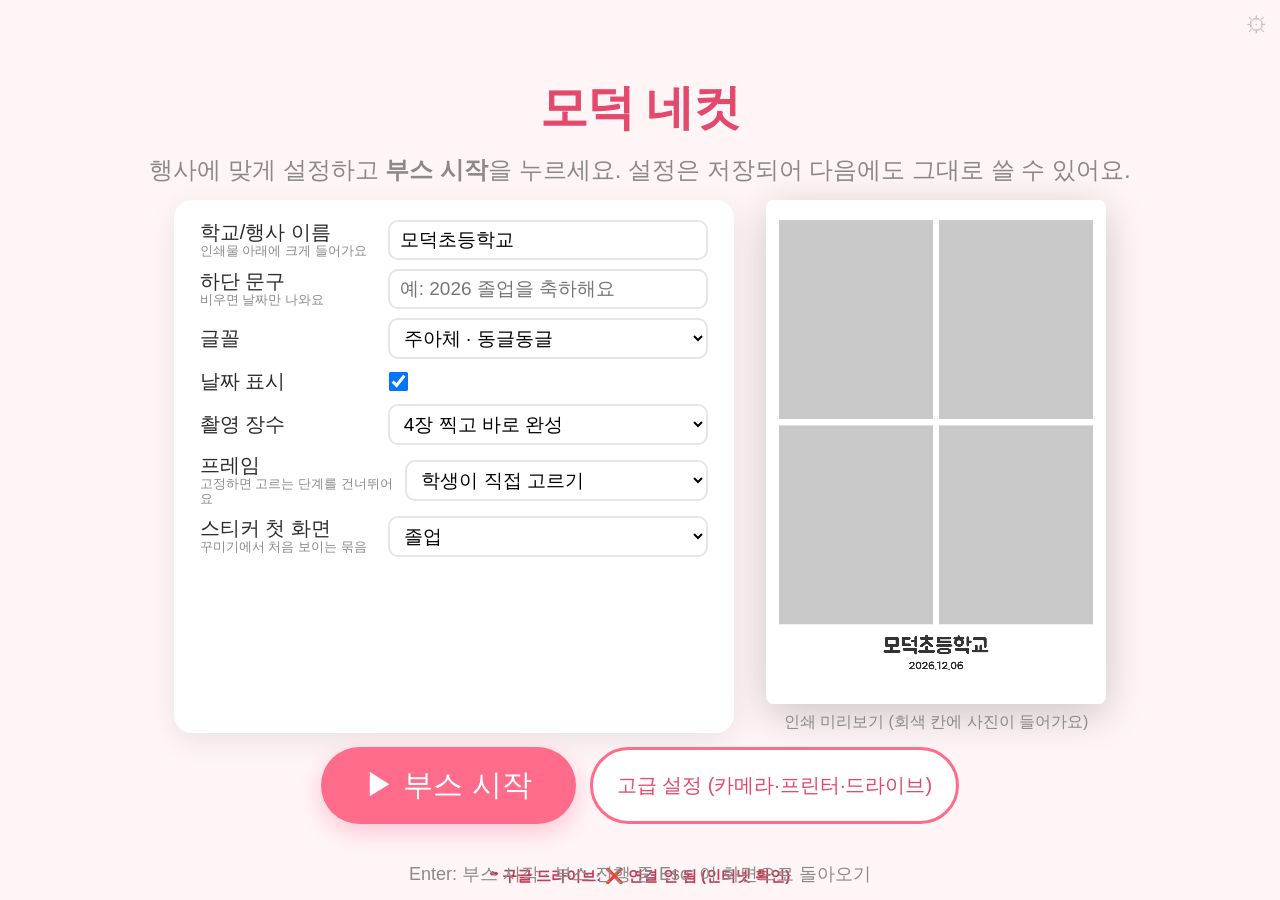
==== commit 63eadfe4: "PC 부스 사진 구글 드라이브 자동 저장 및 번호 발급 기능 추가" ====
--- a/index.html
+++ b/index.html
@@ -6,6 +6,7 @@
 <title>모덕 네컷</title>
 <link rel="stylesheet" href="assets/fonts/fonts.css">
 <script src="assets/characters/characters.js"></script>
+<script src="shared/booth-core.js"></script>
 <script src="assets/qr/qrcode.min.js"></script>
 <style>
   :root {
@@ -117,24 +118,41 @@
   @keyframes timerPulse { to { transform: scale(1.06); } }
 
   /* 결과 */
-  .result-main { display: flex; align-items: center; gap: 36px; }
-  #resultImg { height: 58vh; border-radius: 8px; box-shadow: 0 10px 40px rgba(0,0,0,.25); }
-  #qrBox { display: flex; flex-direction: column; align-items: center; gap: 10px; background: #fff; padding: 18px 22px; border-radius: 18px; box-shadow: 0 8px 28px rgba(0,0,0,.08); width: 260px; }
-  #qrBox[hidden] { display: none; }
-  .qr-title { font-size: 21px; font-weight: 700; color: var(--accent-dark); white-space: nowrap; }
-  #qrImg { width: 200px; height: 200px; image-rendering: pixelated; background: #f3f3f3; border-radius: 8px; }
+  .result-main { display: flex; align-items: center; justify-content: center; gap: 32px; max-width: 1280px; margin: 0 auto; }
+  #resultImg { height: 60vh; border-radius: 8px; box-shadow: 0 10px 40px rgba(0,0,0,.25); }
+  .result-side { width: 380px; display: flex; flex-direction: column; gap: 12px; align-items: stretch; }
+  .info-card { background: #fff; border-radius: 18px; padding: 16px 20px; box-shadow: 0 8px 28px rgba(0,0,0,.08); text-align: center; }
+  .info-card[hidden] { display: none; }
+
+  #copyAsk { display: flex; flex-direction: column; align-items: center; gap: 10px; }
+  .ask-title { margin: 0; font-size: 23px; color: var(--accent-dark); font-weight: 800; }
+  .ask-sub { margin: 0; font-size: 15px; color: var(--muted); }
+  .copies { display: grid; grid-template-columns: repeat(4, 1fr); gap: 8px; width: 100%; margin-top: 4px; }
+  .copies .btn { font-size: 22px; font-weight: 800; padding: 14px 0; border-radius: 12px; }
+
+  #waitBox { display: flex; flex-direction: column; align-items: center; justify-content: center; padding: 26px 16px; }
+  .spinner { width: 40px; height: 40px; margin: 0 auto 12px; border-radius: 50%; border: 5px solid #ffd6e0; border-top-color: var(--accent); animation: spin .9s linear infinite; }
+  @keyframes spin { to { transform: rotate(360deg); } }
+
+  .number-card { background: linear-gradient(145deg, #fff, #fff8fa); border: 2px solid #ffd6e0; }
+  .num-header { font-size: 15px; font-weight: 700; color: #888; letter-spacing: 1px; }
+  .big-number { font-size: 82px; font-weight: 900; line-height: 1; color: var(--accent); margin: 6px 0; letter-spacing: -2px; }
+  .num-guide { font-size: 17px; font-weight: 700; color: var(--fg); background: #fff; padding: 9px 12px; border-radius: 12px; border: 1px solid #ffd6e0; }
+  .num-guide b { color: var(--accent-dark); }
+  .num-filename { font-size: 12px; color: #888; margin-top: 6px; word-break: break-all; }
+
+  .qr-card { display: flex; flex-direction: column; align-items: center; gap: 8px; padding: 12px 16px; }
+  .qr-title { font-size: 16px; font-weight: 700; color: var(--accent-dark); }
+  #qrImg { width: 140px; height: 140px; image-rendering: pixelated; background: #f3f3f3; border-radius: 8px; }
   #qrImg.loading { animation: qrPulse 1s infinite alternate; }
   @keyframes qrPulse { to { opacity: .35; } }
-  #qrStatus { font-size: 16px; color: var(--muted); text-align: center; min-height: 22px; }
+  #qrStatus { font-size: 14px; color: var(--muted); text-align: center; min-height: 20px; }
   #qrStatus.err { color: #d9435f; }
-  #printing { font-size: 24px; color: var(--accent-dark); min-height: 30px; }
+  #printing { font-size: 20px; color: var(--accent-dark); min-height: 26px; }
   #saveMenu { padding: 10px 16px; background: #fff; border-radius: 16px; box-shadow: 0 6px 20px rgba(0,0,0,.12); }
   #saveMenu[hidden] { display: none; }
   #saveMenu .btn { line-height: 1.25; }
   #saveMenu small { font-size: 13px; font-weight: 500; opacity: .8; }
-  #copyAsk { display: flex; flex-direction: column; align-items: center; gap: 12px; }
-  #copyAsk[hidden] { display: none; }
-  .copies .btn { font-size: 26px; padding: 14px 34px; }
 
   /* 설정 */
   #settings { position: absolute; inset: 0; background: rgba(0,0,0,.6); display: none; align-items: center; justify-content: center; z-index: 50; }
@@ -185,8 +203,9 @@
   </div>
   <div class="row">
     <button class="btn" onclick="startBooth()">▶ 부스 시작</button>
-    <button class="btn secondary small" onclick="openSettings()">고급 설정 (카메라·프린터·QR)</button>
+    <button class="btn secondary small" onclick="openSettings()">고급 설정 (카메라·프린터·드라이브)</button>
   </div>
+  <div id="setupDriveStatus" class="hint" style="font-size:15px;color:#2b7c43;font-weight:700;margin-top:-6px">☁ 구글 드라이브: 연결 확인 중…</div>
   <div class="hint">Enter: 부스 시작 · 부스 진행 중 Esc: 이 화면으로 돌아오기</div>
 </section>
 
@@ -260,33 +279,61 @@
 <!-- 6. 결과 / 인쇄 매수 선택 -->
 <section id="result" class="screen">
   <div class="result-main">
-    <img id="resultImg" alt="결과">
-    <div id="qrBox" hidden>
-      <div class="qr-title">📱 휴대폰으로 가져가기</div>
-      <img id="qrImg" alt="QR 코드">
-      <div id="qrStatus"></div>
+    <img id="resultImg" alt="결과 사진">
+
+    <div class="result-side">
+      <!-- 1. 매수 선택 -->
+      <div id="copyAsk" class="info-card">
+        <h3 class="ask-title">🖨 몇 장 인쇄할까요?</h3>
+        <p class="ask-sub">장수를 누르면 사진 번호가 발급돼요</p>
+        <div class="copies">
+          <button class="btn" onclick="submitAndGetNumber(1)">1장</button>
+          <button class="btn" onclick="submitAndGetNumber(2)">2장</button>
+          <button class="btn" onclick="submitAndGetNumber(3)">3장</button>
+          <button class="btn" onclick="submitAndGetNumber(4)">4장</button>
+        </div>
+        <small class="hint" style="margin-top:4px">키보드 1~4 숫자키 또는 Enter</small>
+      </div>
+
+      <!-- 2. 대기 화면 -->
+      <div id="waitBox" class="info-card" hidden>
+        <div class="spinner"></div>
+        <b style="font-size:20px;color:var(--accent-dark)">구글 드라이브에 저장 중…</b>
+        <p style="margin:8px 0 0;font-size:14px;color:#666">사진 번호를 받고 있어요. 잠시만 기다려주세요</p>
+      </div>
+
+      <!-- 3. 사진 번호 발급 완료 -->
+      <div id="numberBox" class="info-card number-card" hidden>
+        <div class="num-header">내 사진 번호</div>
+        <div class="big-number" id="photoNumber">01번</div>
+        <div class="num-guide" id="photoGuide">출력하는 곳에 가서 <b>"1번 1장 주세요"</b>라고 말하세요!</div>
+        <div class="num-filename" id="savedName">드라이브: 1015-001_1장.jpg</div>
+      </div>
+
+      <!-- 4. 스마트폰용 QR 코드 -->
+      <div id="qrBox" class="info-card qr-card" hidden>
+        <div class="qr-title">📱 스마트폰으로 사진 받기</div>
+        <img id="qrImg" alt="QR 코드">
+        <div id="qrStatus">카메라로 QR을 찍으면 사진이 열려요</div>
+        <button id="qrRetryBtn" class="btn small secondary" onclick="submitAndGetNumber(currentCopies, true)" hidden>🔄 드라이브 다시 저장</button>
+      </div>
     </div>
   </div>
+
   <div id="printing"></div>
-  <div id="copyAsk">
-    <p class="sub">🖨 몇 장 인쇄할까요?</p>
-    <div class="row copies">
-      <button class="btn" onclick="doPrint(1)">1장</button>
-      <button class="btn" onclick="doPrint(2)">2장</button>
-      <button class="btn" onclick="doPrint(3)">3장</button>
-      <button class="btn" onclick="doPrint(4)">4장</button>
-    </div>
-  </div>
-  <div class="row">
-    <button class="btn secondary small" onclick="toggleSaveMenu()">💾 저장</button>
-    <button class="btn secondary small" id="nextTeamBtn" onclick="startShoot()">인쇄 없이 다시 찍기</button>
+
+  <div class="row" style="margin-top:16px">
+    <button class="btn" id="nextTeamBtn" onclick="startShoot()">다음 친구 준비 완료 →</button>
+    <button class="btn secondary small" id="directPrintBtn" onclick="doDirectPrint()" title="이 PC에 연결된 프린터로 바로 인쇄">🖨 이 PC에서 바로 인쇄</button>
+    <button class="btn secondary small" onclick="toggleSaveMenu()">💾 파일 저장</button>
     <button class="btn secondary small" onclick="go('idle')">행사 세팅으로</button>
   </div>
   <div id="saveMenu" class="row" hidden>
-    <span class="sub">어떤 프린터용으로 저장할까요?</span>
+    <span class="sub">어떤 형식으로 저장할까요?</span>
     <button class="btn small" onclick="saveImage('selphy')">캐논 셀피용<br><small>100×148mm · 1181×1748</small></button>
-    <button class="btn small" onclick="saveImage('kodak')">코닥 4×6용<br><small>102×152mm · 1200×1800 (휴대폰 → 코닥 앱)</small></button>
-    <button class="btn secondary small" onclick="toggleSaveMenu(false)">취소</button>
+    <button class="btn small" onclick="saveImage('kodak')">코닥 4×6용<br><small>102×152mm · 1200×1800</small></button>
+    <button class="btn small secondary" id="driveLinkBtn" onclick="openDriveLink()" hidden>☁ 드라이브 사진 열기<br><small>웹에서 보기</small></button>
+    <button class="btn secondary small" onclick="toggleSaveMenu(false)">닫기</button>
   </div>
   <div class="hint" id="autoBack"></div>
 </section>
@@ -306,8 +353,8 @@
     </select></label>
     <label>사용자 프레임 PNG<br><small>(1181×1748, 사진 자리는 투명)</small> <input id="setFramePng" type="file" accept="image/png"></label>
     <label>사용자 프레임 지우기 <button class="btn small secondary" onclick="clearCustomFrame()">지우기</button></label>
-    <label>QR 업로드 주소<br><small>(Apps Script 웹앱 URL, qr-server/설치방법.md)</small> <input id="setQrUrl" placeholder="https://script.google.com/macros/s/…/exec"></label>
-    <label>QR 연결 확인 <span><button class="btn small secondary" onclick="testQrUrl()">연결 확인</button> <span id="qrTestMsg"></span></span></label>
+    <label>구글 드라이브 저장 / QR 주소<br><small>(완성 사진이 학교 Google Drive '네컷사진' 폴더에 자동 저장돼요)</small> <input id="setQrUrl" placeholder="https://script.google.com/macros/s/…/exec"></label>
+    <label>드라이브 연결 확인 <span><button class="btn small secondary" onclick="testQrUrl()">연결 확인</button> <span id="qrTestMsg"></span></span></label>
     <div class="row" style="margin-top:16px">
       <button class="btn small" onclick="saveSettings()">저장</button>
       <button class="btn small secondary" onclick="closeSettings()">닫기</button>
@@ -318,196 +365,17 @@
 <div id="printArea"></div>
 
 <script>
-/* ============================================================
-   규격 (캐논 SELPHY CP1500 엽서 100×148mm, 300dpi)
-   - 인화지 1장 = 1181 × 1748 px
-   - 세로형 사진 4장을 2×2 로 배치, 아래에 학교명/날짜 영역
-   ============================================================ */
-const W = 1181, H = 1748;
-const BLEED = 24;                 // 셀피는 가장자리 약 1~2mm가 잘리므로 여유
-const LAYOUT = {
-  side: 44,            // 좌우 여백
-  top: 46 + BLEED,     // 위 여백
-  gap: 22,             // 사진 사이 간격
-  photoH: 690,         // 사진 높이 (세로형)
-};
-LAYOUT.photoW = Math.floor((W - LAYOUT.side * 2 - LAYOUT.gap) / 2);   // 535
-const PHOTO_RATIO = LAYOUT.photoW / LAYOUT.photoH;                    // ≈0.775 (세로형)
-const FOOTER_TOP = LAYOUT.top + LAYOUT.photoH * 2 + LAYOUT.gap;       // 1472 → 아래 약 250px 여백
-document.documentElement.style.setProperty('--ratio', PHOTO_RATIO);
-
-// 사진 칸 위치 (0:좌상 1:우상 2:좌하 3:우하)
-function cell(i) {
-  const col = i % 2, row = Math.floor(i / 2);
-  return { x: LAYOUT.side + col * (LAYOUT.photoW + LAYOUT.gap), y: LAYOUT.top + row * (LAYOUT.photoH + LAYOUT.gap), w: LAYOUT.photoW, h: LAYOUT.photoH };
-}
-
-/* ============================================================
-   프레임 정의
-   - bg: 배경색, text: 문구색
-   - back(ctx): 사진 뒤에 그리는 배경 장식
-   - front(ctx): 사진 위에 그리는 장식 (여백 부분만)
-   ============================================================ */
-const F = {  // 장식용 헬퍼
-  dots(ctx, color, step, r) {
-    ctx.fillStyle = color;
-    for (let y = step / 2; y < H; y += step)
-      for (let x = step / 2 + ((Math.floor(y / step) % 2) ? step / 2 : 0); x < W; x += step) {
-        ctx.beginPath(); ctx.arc(x, y, r, 0, Math.PI * 2); ctx.fill();
-      }
-  },
-  gingham(ctx, color, step) {
-    ctx.fillStyle = color;
-    for (let x = 0; x < W; x += step * 2) ctx.fillRect(x, 0, step, H);
-    for (let y = 0; y < H; y += step * 2) ctx.fillRect(0, y, W, step);
-  },
-  stripes(ctx, colors, side) {   // 좌우 세로 무지개 줄
-    const w = side / colors.length;
-    colors.forEach((c, i) => {
-      ctx.fillStyle = c;
-      ctx.fillRect(i * w, 0, w, H);
-      ctx.fillRect(W - side + i * w, 0, w, H);
-    });
-  },
-  emojiRow(ctx, emojis, y, size, spread = 0.6) {
-    ctx.font = `${size}px "Segoe UI Emoji", "Apple Color Emoji", sans-serif`;
-    ctx.textAlign = 'center'; ctx.textBaseline = 'middle';
-    const n = emojis.length, span = W * spread, start = (W - span) / 2;
-    emojis.forEach((e, i) => ctx.fillText(e, start + (n === 1 ? span / 2 : span * i / (n - 1)), y));
-    ctx.textBaseline = 'alphabetic';
-  },
-  corners(ctx, color, len, width) {
-    ctx.strokeStyle = color; ctx.lineWidth = width;
-    const m = BLEED + 12, X = m, Y = m, X2 = W - m, Y2 = H - m;
-    [[X, Y, 1, 1], [X2, Y, -1, 1], [X, Y2, 1, -1], [X2, Y2, -1, -1]].forEach(([x, y, dx, dy]) => {
-      ctx.beginPath(); ctx.moveTo(x, y + dy * len); ctx.lineTo(x, y); ctx.lineTo(x + dx * len, y); ctx.stroke();
-    });
-  },
-  border(ctx, color, width) {
-    ctx.strokeStyle = color; ctx.lineWidth = width;
-    const m = BLEED + 8 + width / 2;
-    ctx.strokeRect(m, m, W - m * 2, H - m * 2);
-  },
-  sprockets(ctx, color) {   // 필름 구멍 (좌우)
-    ctx.fillStyle = color;
-    for (let y = 30; y < H; y += 44) {
-      ctx.fillRect(10, y, 18, 26);
-      ctx.fillRect(W - 28, y, 18, 26);
-    }
-  },
-  gradient(ctx, stops) {
-    const g = ctx.createLinearGradient(0, 0, 0, H);
-    stops.forEach(([p, c]) => g.addColorStop(p, c));
-    ctx.fillStyle = g; ctx.fillRect(0, 0, W, H);
-  },
-  cloud(ctx, x, y, s) {
-    ctx.fillStyle = 'rgba(255,255,255,.9)';
-    [[0, 0, 1], [-0.9, 0.2, 0.7], [0.9, 0.2, 0.75], [-0.3, -0.5, 0.8], [0.4, -0.45, 0.7]].forEach(([dx, dy, r]) => {
-      ctx.beginPath(); ctx.arc(x + dx * s, y + dy * s, r * s, 0, Math.PI * 2); ctx.fill();
-    });
-  },
-  puzzle(ctx, x, y, s, color) {  // 퍼즐 조각 (장애인식 상징)
-    ctx.fillStyle = color;
-    ctx.beginPath();
-    ctx.moveTo(x, y); ctx.lineTo(x + s * 0.35, y);
-    ctx.arc(x + s * 0.5, y, s * 0.15, Math.PI, 0, true);
-    ctx.lineTo(x + s, y); ctx.lineTo(x + s, y + s * 0.35);
-    ctx.arc(x + s, y + s * 0.5, s * 0.15, -Math.PI / 2, Math.PI / 2, false);
-    ctx.lineTo(x + s, y + s); ctx.lineTo(x, y + s); ctx.closePath(); ctx.fill();
-  },
-  stars(ctx, color, n, seed = 7) {   // 흩뿌린 작은 별
-    ctx.fillStyle = color;
-    let s = seed;
-    const rnd = () => (s = (s * 9301 + 49297) % 233280) / 233280;
-    for (let i = 0; i < n; i++) {
-      const x = rnd() * W, y = rnd() * H, r = 6 + rnd() * 10;
-      ctx.beginPath();
-      for (let k = 0; k < 10; k++) {
-        const a = Math.PI / 5 * k - Math.PI / 2, rr = k % 2 ? r * 0.45 : r;
-        ctx.lineTo(x + Math.cos(a) * rr, y + Math.sin(a) * rr);
-      }
-      ctx.closePath(); ctx.fill();
-    }
-  },
-};
-
-const RAINBOW = ['#ff595e', '#ff924c', '#ffca3a', '#8ac926', '#1982c4', '#6a4c93'];
-const FOOT_Y = FOOTER_TOP + 190;   // 하단 장식 이모지 기준선
-
-const FRAMES = [
-  { id: 'white', name: '화이트', bg: '#ffffff', text: '#333333' },
-  { id: 'dotwhite', name: '화이트 도트', bg: '#ffffff', text: '#333333',
-    back: c => F.dots(c, '#3a3a3a', 30, 3) },
-  { id: 'black', name: '블랙', bg: '#111111', text: '#ffffff' },
-  { id: 'film', name: '필름', bg: '#1a1a1a', text: '#f5e6a8',
-    front: c => F.sprockets(c, '#f5e6a8') },
-  { id: 'grad', name: '졸업', bg: '#1c2a4a', text: '#f4d27a',
-    back: c => { F.stars(c, 'rgba(244,210,122,.35)', 40); F.border(c, '#f4d27a', 4); },
-    front: c => F.emojiRow(c, ['🎓', '✨', '🎓'], FOOT_Y, 56, 0.5) },
-  { id: 'enter', name: '입학', bg: '#ffe4ec', text: '#d24d72',
-    back: c => F.dots(c, 'rgba(255,255,255,.8)', 56, 11),
-    front: c => F.emojiRow(c, ['🌸', '🎒', '🌸'], FOOT_Y, 56, 0.5) },
-  { id: 'together', name: '함께', bg: '#ffffff', text: '#2c7a5b',
-    back: c => F.stripes(c, RAINBOW, 22),
-    front: c => RAINBOW.forEach((col, i) => F.puzzle(c, W / 2 - 3 * 62 + i * 62 + 8, FOOT_Y - 20, 40, col)) },
-  { id: 'sky', name: '하늘', bg: '#bfe3ff', text: '#2a5d9f',
-    back: c => { F.gradient(c, [[0, '#8fd0ff'], [1, '#eaf6ff']]);
-      F.cloud(c, 140, 40, 18); F.cloud(c, 1000, 60, 16); F.cloud(c, 260, FOOT_Y, 18); F.cloud(c, 930, FOOT_Y + 10, 16); } },
-  { id: 'rainbow', name: '무지개', bg: '#ffffff', text: '#5a4a8a',
-    back: c => F.gradient(c, [[0, '#ffd1dc'], [0.25, '#ffe8c8'], [0.5, '#fdfdc8'], [0.75, '#d3f5e2'], [1, '#d6e4ff']]) },
-  { id: 'gingham', name: '체크', bg: '#ffffff', text: '#c94b4b',
-    back: c => F.gingham(c, 'rgba(230,80,80,.28)', 24) },
-  { id: 'dot', name: '노랑 도트', bg: '#fff1a8', text: '#7a5c00',
-    back: c => F.dots(c, '#ffffff', 48, 10) },
-  { id: 'mint', name: '민트', bg: '#d8f5e8', text: '#1f7a55',
-    back: c => F.corners(c, '#1f7a55', 90, 5) },
-  { id: 'xmas', name: '크리스마스', bg: '#1f5c3a', text: '#ffffff',
-    back: c => F.dots(c, 'rgba(255,255,255,.35)', 64, 6),
-    front: c => F.emojiRow(c, ['🎄', '⭐', '🎄'], FOOT_Y, 56, 0.5) },
-];
-
-/* ============================================================
-   스티커 테마
-   - ['e', 이모지]            : 이모지 스티커
-   - ['t', 문구, 배경색]      : 말풍선형 문구 스티커
-   ============================================================ */
-const STICKER_THEMES = [
-  { name: '졸업', items: [
-    ['e', '🎓'], ['e', '📜'], ['e', '🎉'], ['e', '🏆'], ['e', '✨'], ['e', '🌟'], ['e', '💐'], ['e', '🎊'],
-    ['t', '졸업 축하해!', '#1c2a4a'], ['t', 'GRADUATION', '#c9a227'], ['t', '꿈을 향해 GO!', '#e3496c'], ['t', '자랑스러운 졸업생', '#2c7a5b'], ['t', '6년 동안 수고했어', '#4a6fd9'],
-  ] },
-  { name: '입학', items: [
-    ['e', '🌸'], ['e', '🎒'], ['e', '🌷'], ['e', '📚'], ['e', '🐣'], ['e', '🌱'], ['e', '🎈'], ['e', '🍀'],
-    ['t', '입학을 축하해요', '#d24d72'], ['t', 'WELCOME!', '#ff924c'], ['t', '1학년이 되었어요', '#1982c4'], ['t', '설레는 첫날', '#8ac926'], ['t', '반가워 친구야', '#6a4c93'],
-  ] },
-  { name: '장애인식', items: [
-    ['e', '🧩'], ['e', '🤝'], ['e', '💛'], ['e', '🌈'], ['e', '♿'], ['e', '🫶'], ['e', '🌻'], ['e', '🕊️'],
-    ['t', '함께 가요', '#2c7a5b'], ['t', '다름은 특별함', '#6a4c93'], ['t', '모두가 소중해요', '#ff595e'], ['t', '틀린 게 아니라 다른 거야', '#1982c4'], ['t', '우리는 하나', '#ff924c'], ['t', '배려하는 마음', '#c9a227'],
-  ] },
-  { name: '학교', items: [
-    ['e', '🏫'], ['e', '✏️'], ['e', '📏'], ['e', '🍎'], ['e', '🔔'], ['e', '📖'], ['e', '🧑‍🏫'], ['e', '⚽'],
-    ['t', '모덕초 최고!', '#e3496c'], ['t', '우리 반 파이팅', '#1982c4'], ['t', '선생님 사랑해요', '#ff595e'], ['t', '운동회', '#8ac926'], ['t', '학예회', '#6a4c93'], ['t', '현장체험학습', '#ff924c'],
-  ] },
-  { name: '기본', items: [
-    ['e', '💖'], ['e', '⭐'], ['e', '😍'], ['e', '😎'], ['e', '🥳'], ['e', '👑'], ['e', '🎀'], ['e', '🌙'], ['e', '🍀'], ['e', '🔥'], ['e', '💫'], ['e', '🐻'],
-    ['t', 'BEST FRIENDS', '#e3496c'], ['t', '오늘 최고', '#1982c4'], ['t', 'LOVE', '#ff595e'], ['t', '행복해', '#ff924c'], ['t', 'HAPPY DAY', '#8ac926'],
-  ] },
-  { name: '계절', items: [
-    ['e', '🌷'], ['e', '☀️'], ['e', '🍉'], ['e', '🍂'], ['e', '🍁'], ['e', '❄️'], ['e', '⛄'], ['e', '🎄'], ['e', '🎃'], ['e', '🌊'],
-    ['t', '봄 소풍', '#ff6b8b'], ['t', '여름방학', '#1982c4'], ['t', '가을 운동회', '#ff924c'], ['t', '메리 크리스마스', '#1f5c3a'], ['t', '새해 복 많이', '#c9a227'],
-  ] },
-];
 
 const DEFAULTS = {
   title: '모덕초등학교', footer: '', countdown: 6,
-  mirror: true, autoPrint: false, showDate: true, camId: '', paper: 'selphy', ver: 2,
+  mirror: true, autoPrint: false, showDate: true, camId: '', paper: 'selphy', ver: 4,
   // 행사 세팅 화면(첫 화면)에서 정하는 값
   titleFont: 0,        // 인쇄물 학교/행사 이름 글꼴 (STICKER_FONTS 순서, 0 = 주아체)
   shots: 4,            // 촬영 장수 4 / 6 / 8
   frameId: '',         // 프레임 고정 ('' = 학생이 직접 고름)
   decoTheme: '졸업',   // 꾸미기에서 처음 보이는 스티커 묶음
-  // Apps Script 웹앱 URL (qr-server/ 참고). 설정에서 바꿀 수 있고, 비우면 QR 기능 꺼짐
-  qrUrl: 'https://script.google.com/macros/s/AKfycbxR9QIIfbfP4c2pakyOtAcaucuSNNj5D-hFw7sHzTRZ1PfTS1q_y8J2jkdAmOHiOdeZ/exec',
+  // Apps Script 웹앱 URL (qr-server/ 참고). 설정에서 바꿀 수 있고, 비우면 구글 드라이브 저장 및 QR 기능 꺼짐
+  qrUrl: 'https://script.google.com/macros/s/AKfycbw161azvmXkXPJRtBfTclq9ZR34adGaql_0JJDuVpyAOFVzyJ2xj0syJiWV1FBvaakL/exec',
 };
 const DECO_SECONDS = 60;   // 꾸미기 제한 시간
 /* localStorage 는 일부 환경에서 예외를 던지므로 안전하게 감쌈 */
@@ -518,7 +386,20 @@
 };
 let S = Object.assign({}, DEFAULTS, JSON.parse(store.get('booth.settings') || '{}'));
 if (!(S.ver >= 2)) { S.countdown = DEFAULTS.countdown; S.ver = 2; }   // 예전 저장값(3초) → 6초로 한 번만 갱신
-if (!(S.ver >= 3)) { if (!S.qrUrl) S.qrUrl = DEFAULTS.qrUrl; S.ver = 3; }   // QR 주소가 비어 있던 저장값 → 기본 주소 채움
+// 구글 드라이브 업로드 주소: 비어있거나 구버전 주소이면 기본값으로 복구
+if (!S.qrUrl || typeof S.qrUrl !== 'string' || !S.qrUrl.trim() || S.qrUrl.includes('AKfycbxR9QIIfbfP4c2pakyOtAcaucuSNNj5D-hFw7sHzTRZ1PfTS1q_y8J2jkdAmOHiOdeZ')) {
+  S.qrUrl = DEFAULTS.qrUrl;
+}
+S.ver = 4;
+
+// PC 부스 전용 오늘 사진 순번 (001, 002…)
+function pcNumber() {
+  const day = new Date().toISOString().slice(0, 10);
+  if (S.pcSeqDay !== day) { S.pcSeqDay = day; S.pcSeq = 0; }
+  S.pcSeq = (S.pcSeq || 0) + 1;
+  store.set('booth.settings', JSON.stringify(S));
+  return S.pcSeq;
+}
 // 인화지 종류 — 캔버스(1181×1748, 100×148 비율)는 그대로 두고 인쇄 크기만 바꿈 (4×6 은 비율 차이 0.7% 라 티 안 남)
 const PAPERS = {
   selphy:  { w: 100, h: 148, name: '캐논 셀피 100×148mm' },
@@ -534,35 +415,7 @@
 
 var stream = null, shots = [], picked = [], shotCount = 4, selectedFrame = FRAMES[0], resultDataUrl = null, printDataUrl = null, autoBackTimer = null, decoTimer = null;
 var stickers = [], selStk = -1;
-// scripts/build-assets.cjs 의 fonts 배열과 같은 순서
-const STICKER_FONTS = [
-  '"BoothJua", "Malgun Gothic", sans-serif',
-  '"BoothKirang", "Malgun Gothic", sans-serif',
-  '"BoothYeon", "Malgun Gothic", sans-serif',
-  '"BoothPen", "Malgun Gothic", cursive',
-  '"BoothGaegu", "Malgun Gothic", cursive',
-  '"BoothDongle", "Malgun Gothic", sans-serif',
-  '"BoothCute", "Malgun Gothic", sans-serif',
-  '"BoothSingle", "Malgun Gothic", cursive',
-  '"BoothBrush", "Malgun Gothic", cursive',
-  '"BoothDoHyeon", "Malgun Gothic", sans-serif',
-  '"BoothBlackHan", "Malgun Gothic", sans-serif',
-  '"BoothBagel", "Malgun Gothic", sans-serif',
-  '"BoothSongMyung", "Batang", serif',
-];
-const FONT_NAMES = [
-  '주아체 · 동글동글', '기랑해랑체 · 장난스럽게', '연성체 · 따뜻하게', '나눔손글씨 펜 · 다이어리',
-  '개구쟁이 · 삐뚤빼뚤 손글씨', '동글 · 말랑말랑', '큐트폰트 · 아기자기', '싱글데이 · 또박또박 손글씨',
-  '나눔손글씨 붓 · 붓글씨', '도현체 · 굵고 또렷', '검은고딕 · 아주 굵게', '베이글팻 · 통통한 제목', '송명체 · 차분한 명조',
-];
 let currentFont = STICKER_FONTS[0];
-// 글꼴마다 같은 px 여도 보이는 크기가 달라서 보정 (동글은 유난히 작음)
-const FONT_SCALE = { 5: 1.35 };
-function titleFontSpec(px) {
-  const i = STICKER_FONTS[S.titleFont] ? S.titleFont : 0;
-  return { font: STICKER_FONTS[i], px: Math.round(px * (FONT_SCALE[i] || 1)) };
-}
-const characterImages = new Map();
 const characterAssets = window.BOOTH_CHARACTERS || [];
 STICKER_THEMES.unshift({ name:'학교 캐릭터', items:characterAssets.map(a => ['i',a.id,a.label]) });
 const fontReady = Promise.all(STICKER_FONTS.map(font => document.fonts.load(`400 32px ${font}`, '모덕학교귀여운글꼴')));
@@ -587,7 +440,7 @@
   clearInterval(autoBackTimer);
   clearInterval(decoTimer); decoTimer = null;
   if (id !== 'shoot') { shootSeq++; if (stream) { stream.getTracks().forEach(t => t.stop()); stream = null; } }   // 촬영 도중 빠져나가면 촬영 루프·카메라 종료
-  if (id === 'idle') { shots = []; picked = []; stickers = []; selStk = -1; fillSetup(); renderSetupPreview(); }
+  if (id === 'idle') { shots = []; picked = []; stickers = []; selStk = -1; fillSetup(); renderSetupPreview(); checkSetupDriveStatus(); }
   if (id === 'frame') renderFrames();
 }
 /* 흐름: 행사 세팅(부스 시작) → 촬영 → (6·8장) 사진 선택 → 프레임(고정이면 건너뜀) → 꾸미기 → 인쇄 → 다시 촬영 … (Esc 로 세팅 화면) */
@@ -744,25 +597,6 @@
   return c;
 }
 
-// 웹캠은 어두우면 노이즈를 지우느라 얼굴을 뭉개 놓음 → 줄인 뒤 윤곽을 되살림 (언샤프 마스크: 원본 + amount × (원본 − 흐림))
-const SHARPEN = 0.6;   // 0 이면 끔. 0.4~0.8 정도가 자연스러움
-function sharpen(ctx, w, h, amount) {
-  if (!amount) return;
-  const img = ctx.getImageData(0, 0, w, h), src = img.data, out = new Uint8ClampedArray(src);
-  const W4 = w * 4;
-  for (let y = 1; y < h - 1; y++) {
-    for (let x = 1; x < w - 1; x++) {
-      const i = y * W4 + x * 4;
-      for (let k = 0; k < 3; k++) {
-        const j = i + k;
-        const blur = (src[j - W4 - 4] + src[j - W4] + src[j - W4 + 4] + src[j - 4] + src[j] + src[j + 4] + src[j + W4 - 4] + src[j + W4] + src[j + W4 + 4]) / 9;
-        out[j] = src[j] + amount * (src[j] - blur);
-      }
-    }
-  }
-  img.data.set(out);
-  ctx.putImageData(img, 0, 0);
-}
 
 var shootSeq = 0, skipCountdown = false;
 function shootNow() { skipCountdown = true; }   // "바로 찍기" — 남은 카운트다운을 건너뛰고 즉시 촬영
@@ -847,112 +681,6 @@
   document.getElementById('pickDone').disabled = picked.length !== 4;
 }
 
-/* ---------- 페이지 그리기 ---------- */
-const MAX_STK_W = W - 80;   // 문구 스티커 최대 폭
-function stickerBox(ctx, s) {     // 스티커의 폭/높이 (회전 전 기준)
-  if (s.kind === 'i') {
-    const img = characterImages.get(s.text), ratio = img ? img.naturalWidth / img.naturalHeight : 1;
-    return { w: s.size * Math.min(ratio,1), h:s.size / Math.max(ratio,1), fs:s.size };
-  }
-  if (s.kind === 'e') return { w: s.size * 1.1, h: s.size * 1.1, fs: s.size };
-  let fs = s.size * 0.42;
-  ctx.font = `400 ${fs}px ${s.font || STICKER_FONTS[0]}`;
-  let w = ctx.measureText(s.text).width + fs * 1.2;
-  if (w > MAX_STK_W) { fs *= MAX_STK_W / w; ctx.font = `400 ${fs}px ${s.font || STICKER_FONTS[0]}`; w = ctx.measureText(s.text).width + fs * 1.2; }
-  return { w, h: fs * 1.7, fs };
-}
-function drawSticker(ctx, s, highlight) {
-  const b = stickerBox(ctx, s);
-  ctx.save();
-  ctx.translate(s.x, s.y);
-  ctx.rotate(s.rot * Math.PI / 180);
-  ctx.textAlign = 'center'; ctx.textBaseline = 'middle';
-  if (s.kind === 'i') {
-    const img = characterImages.get(s.text);
-    if (img) ctx.drawImage(img, -b.w/2, -b.h/2, b.w, b.h);
-  } else if (s.kind === 'e') {
-    ctx.font = `${b.fs}px "Segoe UI Emoji", "Apple Color Emoji", "Noto Color Emoji", sans-serif`;
-    ctx.shadowColor = 'rgba(0,0,0,.22)'; ctx.shadowBlur = b.fs * .08; ctx.shadowOffsetY = b.fs * .05;
-    ctx.lineWidth = Math.max(5, b.fs * .055); ctx.strokeStyle = '#fff';
-    ctx.strokeText(s.text, 0, 0);
-    ctx.fillText(s.text, 0, 0);
-    ctx.shadowColor = 'transparent';
-  } else {
-    ctx.font = `400 ${b.fs}px ${s.font || STICKER_FONTS[0]}`;
-    ctx.fillStyle = s.bg;
-    ctx.shadowColor = 'rgba(41,26,32,.20)'; ctx.shadowBlur = 14; ctx.shadowOffsetY = 7;
-    ctx.beginPath();
-    if (s.style === 'tape') ctx.roundRect(-b.w / 2, -b.h / 2, b.w, b.h, 12);
-    else if (s.style === 'caption') ctx.roundRect(-b.w / 2, -b.h / 2, b.w, b.h, 5);
-    else ctx.roundRect(-b.w / 2, -b.h / 2, b.w, b.h, b.h / 2);
-    ctx.fill(); ctx.shadowColor = 'transparent';
-    if (s.style === 'caption') { ctx.fillStyle = 'rgba(255,255,255,.32)'; ctx.fillRect(-b.w / 2, -b.h / 2, 12, b.h); }
-    if (s.style === 'tape') {
-      ctx.strokeStyle = 'rgba(255,255,255,.55)'; ctx.lineWidth = 3; ctx.setLineDash([12, 9]);
-      ctx.strokeRect(-b.w / 2 + 9, -b.h / 2 + 9, b.w - 18, b.h - 18); ctx.setLineDash([]);
-    }
-    ctx.fillStyle = '#fff';
-    ctx.fillText(s.text, 0, b.fs * 0.06);
-  }
-  if (highlight) {
-    ctx.strokeStyle = '#ff6b8b'; ctx.lineWidth = 5; ctx.setLineDash([12, 10]);
-    ctx.beginPath(); ctx.roundRect(-b.w / 2 - 10, -b.h / 2 - 10, b.w + 20, b.h + 20, 18); ctx.stroke();
-    ctx.setLineDash([]); ctx.beginPath(); ctx.moveTo(0, -b.h / 2 - 10); ctx.lineTo(0, -b.h / 2 - 56); ctx.stroke();
-    ctx.fillStyle = '#ff6b8b'; ctx.beginPath(); ctx.arc(0, -b.h / 2 - 64, 19, 0, Math.PI * 2); ctx.fill();
-    ctx.fillStyle = '#fff'; ctx.font = '800 21px sans-serif'; ctx.fillText('↻', 0, -b.h / 2 - 63);
-  }
-  ctx.restore();
-}
-function stickerHit(ctx, s, px, py) {   // 회전을 고려한 사각형 판정
-  const b = stickerBox(ctx, s);
-  const a = -s.rot * Math.PI / 180, dx = px - s.x, dy = py - s.y;
-  const lx = dx * Math.cos(a) - dy * Math.sin(a), ly = dx * Math.sin(a) + dy * Math.cos(a);
-  return Math.abs(lx) <= b.w / 2 + 10 && Math.abs(ly) <= b.h / 2 + 10;
-}
-function rotationHandleHit(ctx, s, px, py) {
-  const b = stickerBox(ctx, s), a = -s.rot * Math.PI / 180, dx = px - s.x, dy = py - s.y;
-  const lx = dx * Math.cos(a) - dy * Math.sin(a), ly = dx * Math.sin(a) + dy * Math.cos(a);
-  return Math.hypot(lx, ly + b.h / 2 + 64) <= 34;
-}
-
-function drawPage(ctx, frame, photos, opts = {}) {
-  ctx.fillStyle = frame.bg;
-  ctx.fillRect(0, 0, W, H);
-  if (frame.back) frame.back(ctx);
-  // 사진 4장 (2×2)
-  photos.forEach((p, i) => {
-    const c = cell(i);
-    ctx.drawImage(p, c.x, c.y, c.w, c.h);
-  });
-  if (frame.img) ctx.drawImage(frame.img, 0, 0, W, H);
-  if (frame.front) frame.front(ctx);
-  // 하단 문구
-  ctx.fillStyle = frame.text;
-  ctx.textAlign = 'center'; ctx.textBaseline = 'alphabetic';
-  const tf = titleFontSpec(76);
-  ctx.font = `400 ${tf.px}px ${tf.font}`;
-  const maxTitleW = W - 140;   // 긴 행사 이름은 폭에 맞춰 줄임
-  const tw = ctx.measureText(S.title).width;
-  if (tw > maxTitleW) ctx.font = `400 ${Math.floor(tf.px * maxTitleW / tw)}px ${tf.font}`;
-  ctx.fillText(S.title, W / 2, FOOTER_TOP + 100);
-  const sf = titleFontSpec(38);
-  ctx.font = `400 ${sf.px}px ${sf.font}`;
-  const d = new Date();
-  const dateStr = `${d.getFullYear()}.${String(d.getMonth() + 1).padStart(2, '0')}.${String(d.getDate()).padStart(2, '0')}`;
-  const sub = [S.footer, S.showDate ? dateStr : ''].filter(Boolean).join('  ·  ');
-  if (sub) ctx.fillText(sub, W / 2, FOOTER_TOP + 156);
-  // 스티커
-  if (opts.stickers) opts.stickers.forEach((s, i) => drawSticker(ctx, s, opts.highlight === i));
-}
-
-function makePageCanvas(frame, photos, opts) {
-  const c = document.createElement('canvas');
-  c.width = W; c.height = H;
-  const ctx = c.getContext('2d');
-  ctx.imageSmoothingQuality = 'high';   // 큰 사진을 칸 크기로 줄일 때 계단 현상 없이 부드럽게
-  drawPage(ctx, frame, photos, opts);
-  return c;
-}
 
 /* ---------- 스티커 꾸미기 화면 ---------- */
 let decoTab = 0, dragging = null, rotating = null;
@@ -1099,19 +827,33 @@
 })();
 
 /* ---------- 합성 ---------- */
+/* ---------- 합성 ---------- */
+let currentCopies = 1;
+let submitToken = '';
+
+function newUploadToken() {
+  return (window.crypto && crypto.randomUUID ? crypto.randomUUID() : Date.now().toString(36) + '-' + Math.random().toString(36).slice(2));
+}
+
 function compose() {
   const photos = picked.map(i => shots[i]);
   const page = makePageCanvas(selectedFrame, photos, { stickers, highlight: -1 });
-  resultDataUrl = page.toDataURL('image/jpeg', 0.95);   // 저장·QR 업로드용 (용량 절약)
+  resultDataUrl = page.toDataURL('image/jpeg', 0.95);   // 저장·드라이브 업로드용 (용량 절약)
   printDataUrl = page.toDataURL('image/png');            // 인쇄용은 압축 손실 없는 PNG
   document.getElementById('resultImg').src = resultDataUrl;
   document.getElementById('printing').textContent = '';
   document.getElementById('copyAsk').hidden = false;
+  document.getElementById('waitBox').hidden = true;
+  document.getElementById('numberBox').hidden = true;
+  document.getElementById('qrBox').hidden = true;
   toggleSaveMenu(false);
-  document.getElementById('nextTeamBtn').textContent = '인쇄 없이 다시 찍기';
+  document.getElementById('nextTeamBtn').textContent = '다음 친구 준비 완료 →';
+  submitToken = '';
+  driveUrl = null;
   go('result');
-  uploadForQr();   // 인터넷이 있으면 Drive 에 올리고 QR 표시 (실패해도 인쇄 흐름은 계속)
-  if (S.autoPrint) { doPrint(1); return; }   // 자동 인쇄 설정이 켜져 있으면 묻지 않고 1장
+
+  if (S.autoPrint) { submitAndGetNumber(1); return; }   // 자동 인쇄 설정이 켜져 있으면 묻지 않고 1장 제출
+
   let left = 60;
   const hint = document.getElementById('autoBack');
   hint.textContent = `${left}초 후 처음 화면으로 돌아가요`;
@@ -1121,71 +863,157 @@
   }, 1000);
 }
 
-/* ---------- 인쇄 / 저장 ---------- */
-function doPrint(copies = 1) {
+/* ---------- Google Drive 저장 및 사진 번호 발급 ---------- */
+let qrSeq = 0;
+let driveUrl = null;
+
+// 응답이 끊겼어도 구글 서버엔 이미 저장됐을 수 있으니 결과 확인
+async function checkDriveStatus(token, tries) {
+  for (let i = 0; i < tries; i++) {
+    await sleep(3000);
+    try {
+      const ctrl = new AbortController();
+      const t = setTimeout(() => ctrl.abort(), 10000);
+      const res = await fetch(S.qrUrl + '?action=status&token=' + token + '&t=' + Date.now(), { signal: ctrl.signal, cache: 'no-store' });
+      clearTimeout(t);
+      const j = await res.json();
+      if (j && j.ok && (j.name || j.number || j.url)) return j;
+    } catch (e) {}
+  }
+  return null;
+}
+
+async function submitAndGetNumber(copies = 1, forceRetry = false) {
   if (!resultDataUrl) return;
   copies = Math.max(1, Math.min(4, copies | 0));
+  currentCopies = copies;
   clearInterval(autoBackTimer);
+
+  const seq = ++qrSeq;
   document.getElementById('copyAsk').hidden = true;
-  // 매수만큼 페이지를 만들어 한 번의 인쇄 작업으로 보냄
-  const area = document.getElementById('printArea');
-  area.innerHTML = '';
-  for (let i = 0; i < copies; i++) {
-    const im = document.createElement('img'); im.src = printDataUrl || resultDataUrl; im.alt = ''; area.appendChild(im);
-  }
-  const msg = document.getElementById('printing');
-  msg.textContent = `🖨 ${copies}장 인쇄 중이에요… (약 ${copies}분 걸려요)`;
-  document.getElementById('autoBack').textContent = '';
-  setTimeout(() => window.print(), 150);
-  setTimeout(() => { msg.textContent = `${copies}장 인쇄가 시작됐어요! 다음 친구 준비~`; }, 3000);
-  // 인쇄를 보낸 뒤 촬영 화면(2번)으로 돌아가 다음 팀이 바로 찍을 수 있게 함
-  // QR 이 켜져 있으면 휴대폰으로 찍을 시간을 주기 위해 더 길게 기다림 ("다음 친구" 버튼으로 바로 넘어갈 수도 있음)
-  let left = S.qrUrl ? 30 : 8;
-  document.getElementById('nextTeamBtn').textContent = '다음 친구 →';
+  document.getElementById('waitBox').hidden = false;
+  document.getElementById('numberBox').hidden = true;
+  document.getElementById('qrBox').hidden = true;
+
+  if (!submitToken || !forceRetry) submitToken = newUploadToken();
+
+  const d = new Date();
+  const mmdd = String(d.getMonth() + 1).padStart(2, '0') + String(d.getDate()).padStart(2, '0');
+  const fallbackNo = pcNumber();
+  const payload = JSON.stringify({
+    image: resultDataUrl,
+    submit: true,          // Apps Script 가 오늘 날짜 사진 번호를 매기도록 요청
+    copies: copies,        // 학생이 선택한 매수
+    token: submitToken,    // 재전송 시 중복 방지용 토큰
+    name: `${mmdd}-${String(fallbackNo).padStart(3, '0')}_${copies}장`
+  });
+
+  let j = null;
+  if (S.qrUrl) {
+    for (let attempt = 0; attempt < 2 && !j; attempt++) {
+      try {
+        const ctrl = new AbortController();
+        const timer = setTimeout(() => ctrl.abort(), 45000);
+        const res = await fetch(S.qrUrl, {
+          method: 'POST', signal: ctrl.signal,
+          headers: { 'Content-Type': 'text/plain;charset=utf-8' },
+          body: payload,
+        });
+        clearTimeout(timer);
+        j = await res.json();
+        if (j && !j.ok) j = null;
+      } catch (e) {
+        if (seq !== qrSeq) return;
+        j = await checkDriveStatus(submitToken, 2);
+      }
+    }
+  }
+
+  if (seq !== qrSeq) return;
+  document.getElementById('waitBox').hidden = true;
+
+  let number = null;
+  let savedName = '';
+  if (j && j.ok) {
+    const m = /-(\d{3})_/.exec(j.name || '');
+    number = j.number || (m ? +m[1] : null);
+    savedName = j.name || `${mmdd}-${String(fallbackNo).padStart(3, '0')}_${copies}장.jpg`;
+    if (j.url) driveUrl = j.url;
+  } else {
+    number = fallbackNo;
+    savedName = `${mmdd}-${String(fallbackNo).padStart(3, '0')}_${copies}장.jpg (오프라인)`;
+  }
+
+  const numStr = String(number).padStart(2, '0') + '번';
+  document.getElementById('photoNumber').textContent = numStr;
+  document.getElementById('photoGuide').innerHTML = `출력하는 곳에 가서 <b>"${numStr} ${copies}장 주세요"</b>라고 말하세요! 🖨`;
+  document.getElementById('savedName').textContent = '드라이브 파일: ' + savedName;
+  document.getElementById('numberBox').hidden = false;
+
+  // QR 코드 상자
+  const qrBox = document.getElementById('qrBox');
+  const qrImg = document.getElementById('qrImg');
+  const qrStatus = document.getElementById('qrStatus');
+  const qrRetryBtn = document.getElementById('qrRetryBtn');
+  const driveBtn = document.getElementById('driveLinkBtn');
+
+  qrBox.hidden = false;
+  if (driveUrl) {
+    qrImg.src = makeQrDataUrl(driveUrl);
+    qrImg.classList.remove('loading');
+    qrStatus.className = '';
+    qrStatus.textContent = '카메라로 QR을 찍으면 사진이 열려요';
+    if (qrRetryBtn) qrRetryBtn.hidden = true;
+    if (driveBtn) driveBtn.hidden = false;
+  } else {
+    qrImg.classList.remove('loading');
+    qrStatus.className = 'err';
+    qrStatus.textContent = '드라이브 업로드 실패 (인터넷 확인)';
+    if (qrRetryBtn) qrRetryBtn.hidden = false;
+  }
+
+  // 자동 인쇄 설정이 켜져 있으면 PC 자체 프린터로도 출력
+  if (S.autoPrint) doDirectPrint();
+
+  // 자동 복귀 타이머 (30초 후 다음 촬영 화면으로)
+  let left = 30;
   const hint = document.getElementById('autoBack');
   hint.textContent = `${left}초 후 다시 촬영을 시작해요`;
   autoBackTimer = setInterval(() => {
-    left--; hint.textContent = `${left}초 후 다시 촬영을 시작해요`;
+    left--;
+    hint.textContent = `${left}초 후 다시 촬영을 시작해요`;
     if (left <= 0) { clearInterval(autoBackTimer); startShoot(); }
   }, 1000);
 }
 
-/* ---------- QR 전달 (Google Drive + Apps Script, qr-server/ 참고) ---------- */
-let qrSeq = 0;
-async function uploadForQr() {
-  const box = document.getElementById('qrBox');
-  if (!S.qrUrl) { box.hidden = true; return; }
-  const seq = ++qrSeq;   // 다음 사진으로 넘어간 뒤 늦게 도착한 응답은 무시
-  const img = document.getElementById('qrImg'), st = document.getElementById('qrStatus');
-  box.hidden = false; img.src = ''; img.classList.add('loading'); st.className = ''; st.textContent = '사진을 올리는 중…';
-  const ctrl = new AbortController();
-  const timer = setTimeout(() => ctrl.abort(), 25000);
-  try {
-    const stamp = new Date().toISOString().replace(/[-:T]/g, '').slice(0, 14);
-    const res = await fetch(S.qrUrl, {
-      method: 'POST', signal: ctrl.signal,
-      headers: { 'Content-Type': 'text/plain;charset=utf-8' },   // text/plain 이어야 브라우저가 사전 요청(preflight) 없이 보냄
-      body: JSON.stringify({ image: resultDataUrl, name: `4cut_${stamp}` }),
-    });
-    const j = await res.json();
-    if (!j.ok || !j.url) throw new Error(j.error || '응답에 주소가 없어요');
-    if (seq !== qrSeq) return;
-    img.src = makeQrDataUrl(j.url);
-    img.classList.remove('loading');
-    st.textContent = '카메라로 QR 을 찍으면 사진이 열려요';
-  } catch (e) {
-    if (seq !== qrSeq) return;
-    img.classList.remove('loading');
-    st.className = 'err';
-    st.textContent = e.name === 'AbortError' ? '업로드 시간 초과 — 인쇄는 가능해요' : '업로드 실패 — 인쇄는 가능해요';
-    console.warn('QR 업로드 실패', e);
-  } finally { clearTimeout(timer); }
-}
+// 이 PC에서 바로 인쇄하기 (PC 자체 프린터 사용 시)
+function doDirectPrint() {
+  if (!resultDataUrl) return;
+  const area = document.getElementById('printArea');
+  area.innerHTML = '';
+  for (let i = 0; i < currentCopies; i++) {
+    const im = document.createElement('img'); im.src = printDataUrl || resultDataUrl; im.alt = ''; area.appendChild(im);
+  }
+  const msg = document.getElementById('printing');
+  msg.textContent = `🖨 ${currentCopies}장 인쇄 중이에요…`;
+  setTimeout(() => window.print(), 150);
+}
+
+// 호환성용 alias
+function uploadForQr(force) { return submitAndGetNumber(currentCopies, force); }
+function doPrint(copies) { return submitAndGetNumber(copies); }
+
+function openDriveLink() {
+  if (driveUrl) window.open(driveUrl, '_blank');
+  else if (S.qrUrl) submitAndGetNumber(currentCopies, true);
+}
+
 function makeQrDataUrl(text) {
   const q = qrcode(0, 'M');   // 0 = 크기 자동
   q.addData(text); q.make();
   return q.createDataURL(8, 2);   // 모듈 8px, 여백 2모듈
 }
+
 async function testQrUrl() {
   const url = document.getElementById('setQrUrl').value.trim();
   const msg = document.getElementById('qrTestMsg');
@@ -1193,8 +1021,37 @@
   msg.textContent = '확인 중…';
   try {
     const j = await (await fetch(url, { method: 'GET' })).json();
-    msg.textContent = j.ok ? `연결 성공 (폴더: ${j.folder}, ${j.keepDays}일 보관)` : '응답이 이상해요: ' + JSON.stringify(j);
+    msg.textContent = j.ok ? `연결 성공 (폴더: ${j.folder})` : '응답이 이상해요: ' + JSON.stringify(j);
   } catch (e) { msg.textContent = '연결 실패 — 주소와 배포 설정(모든 사용자)을 확인하세요'; }
+}
+
+async function checkSetupDriveStatus() {
+  const el = document.getElementById('setupDriveStatus');
+  if (!el) return;
+  if (!S.qrUrl) {
+    el.textContent = '☁ 구글 드라이브: ❌ 주소 미설정 (고급 설정에서 입력)';
+    el.style.color = '#c23b56';
+    return;
+  }
+  el.textContent = '☁ 구글 드라이브: 연결 확인 중…';
+  el.style.color = '#666';
+  try {
+    const ctrl = new AbortController();
+    const t = setTimeout(() => ctrl.abort(), 8000);
+    const res = await fetch(S.qrUrl + '?ping=' + Date.now(), { signal: ctrl.signal, cache: 'no-store' });
+    clearTimeout(t);
+    const j = await res.json();
+    if (j && j.ok) {
+      el.textContent = `☁ 구글 드라이브: ✅ 연결됨 ('${j.folder || '네컷사진'}' 폴더에 자동 저장)`;
+      el.style.color = '#2b7c43';
+    } else {
+      el.textContent = '☁ 구글 드라이브: ❌ 응답 이상 (설정 확인)';
+      el.style.color = '#c23b56';
+    }
+  } catch (e) {
+    el.textContent = '☁ 구글 드라이브: ❌ 연결 안 됨 (인터넷 확인)';
+    el.style.color = '#c23b56';
+  }
 }
 function toggleSaveMenu(show) {
   const m = document.getElementById('saveMenu');
@@ -1275,7 +1132,7 @@
   S.paper = document.getElementById('setPaper').value;
   S.qrUrl = document.getElementById('setQrUrl').value.trim();
   store.set('booth.settings', JSON.stringify(S));
-  applyTitle(); applyPaper();
+  applyTitle(); applyPaper(); checkSetupDriveStatus();
   closeSettings();
 }
 document.getElementById('setFramePng').addEventListener('change', e => {
@@ -1301,15 +1158,18 @@
     else if (cur === 'pick' && picked.length === 4) goFrame();
     else if (cur === 'frame') goDeco();
     else if (cur === 'deco') compose();
-    else if (cur === 'result' && !document.getElementById('copyAsk').hidden) doPrint(1);
-  }
-  if (cur === 'result' && /^[1-4]$/.test(e.key) && !document.getElementById('copyAsk').hidden) doPrint(+e.key);
+    else if (cur === 'result') {
+      if (!document.getElementById('copyAsk').hidden) submitAndGetNumber(1);
+      else if (!document.getElementById('numberBox').hidden) startShoot();
+    }
+  }
+  if (cur === 'result' && /^[1-4]$/.test(e.key) && !document.getElementById('copyAsk').hidden) submitAndGetNumber(+e.key);
   if (e.key === 'Delete' && cur === 'deco') stkDelete();
   if (e.key === 'Escape') go('idle');
   if (e.key.toLowerCase() === 's' && cur !== 'shoot') openSettings();
 });
 
-applyTitle(); applyPaper(); fillSetup(); renderSetupPreview();
+applyTitle(); applyPaper(); fillSetup(); renderSetupPreview(); checkSetupDriveStatus();
 </script>
 </body>
 </html>
